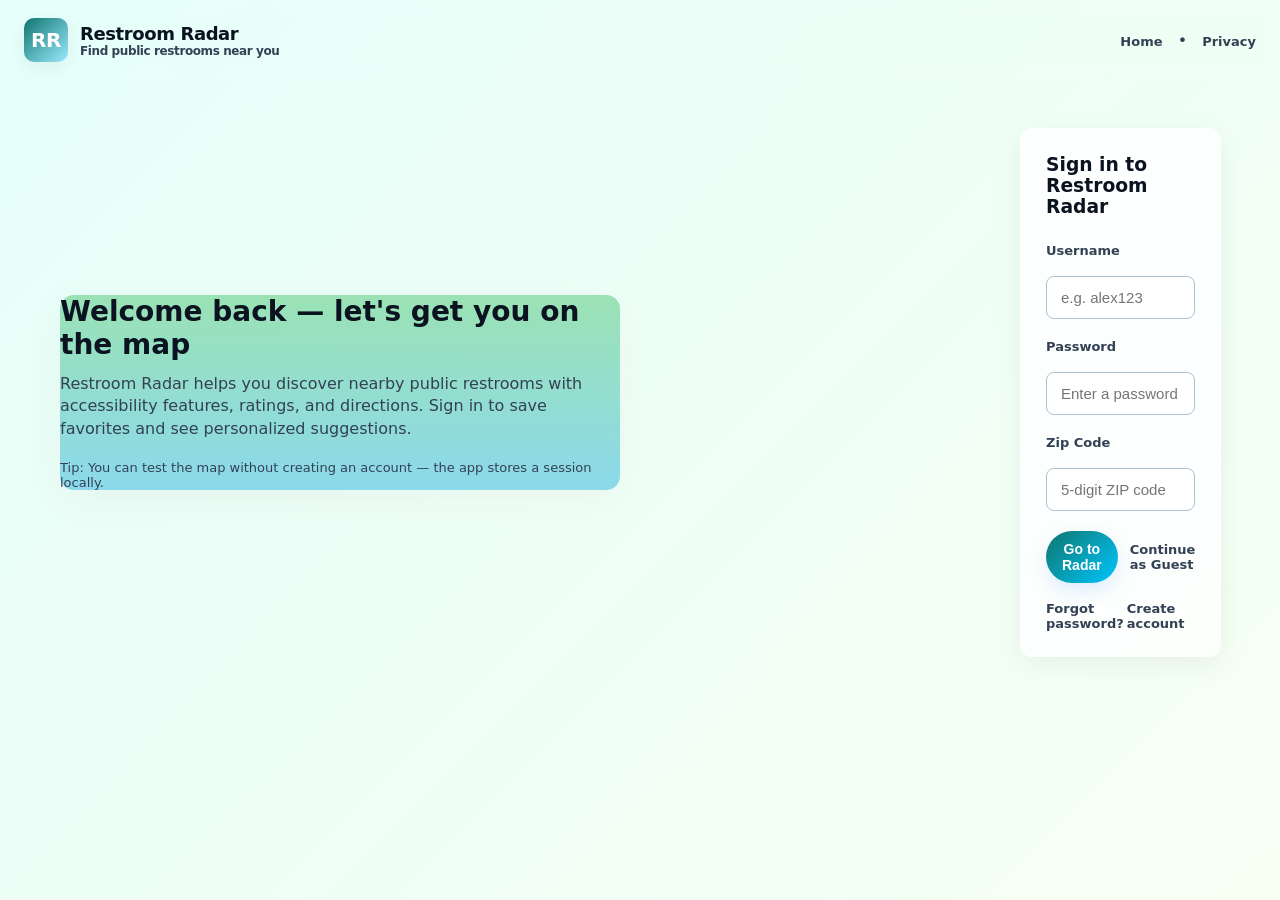
==== index.html @ 022401d1 "changes" ====
<!DOCTYPE html>
<html lang="en">
<head>
  <meta charset="UTF-8">
  <meta name="viewport" content="width=device-width,initial-scale=1" />
  <title>Restroom Radar</title>
  <link rel="stylesheet" href="style.css">

  <link href="https://api.mapbox.com/mapbox-gl-js/v2.15.0/mapbox-gl.css" rel="stylesheet" />


  <style>

.overlap {
  display: flex;
  gap: 12px;
  align-items: center;
  justify-content: center;  
}

  .hero {
display: flex;
justify-content: center;
    color: white;
  }

    .side-images {
      display: flex;
      gap: 18px;
      align-items: center;
      justify-content: center;
      overflow-x: auto;
      overflow-y: hidden;
      padding: 18px;
      margin: 24px auto;
      max-width: 1200px;
      scroll-snap-type: x mandatory;
      -webkit-overflow-scrolling: touch;
      scrollbar-gutter: stable;
      background: transparent;
    }


    
    .side-images img {
      flex: 0 0 auto;
      width: 520px;          
      max-width: 90vw;       
      height: 340px;
      object-fit: cover;
      border-radius: 12px;
      scroll-snap-align: center;
      box-shadow: 0 8px 20px rgba(0,0,0,0.12);
      transition: transform .18s ease;
    }

    .side-images img:hover {
      transform: scale(1.03);
    }

    
    .side-images::-webkit-scrollbar { height: 12px; }
    .side-images::-webkit-scrollbar-track { background: rgba(0,0,0,0.04); border-radius: 8px; }
    .side-images::-webkit-scrollbar-thumb {
      background: rgba(0,0,0,0.18);
      border-radius: 8px;
    }


    .side-images { scrollbar-width: thin; scrollbar-color: rgba(0,0,0,0.18) transparent; }
  </style>
</head>

<body>
  <header class="topbar">
    <div class="container navbar">
      <h1 class="brand">🚻 Restroom Radar</h1>
      <nav aria-label="Main navigation">
        
        <a href="login.html">Login</a>
        <a href="profile.html">Profile</a>
        <a href="bathroomstories.html">Bathroom Stories</a>
      </nav>
      <div class="search-wrap"><input class="search-input" placeholder="Search location..." aria-label="Search"></div>
    </div>
  </header>


  <section class="hero">
    <div class="container hero-inner">
      <div class="hero-copy">
        <h2>Find clean public restrooms nearby quickly and easily.</h2>
        <p class="lead">Restroom Radar helps you locate restrooms with accessibility info, ratings, and walking time — perfect for events, travel, and everyday outings.</p>
        <p></p>
      </div>

    </div>
  </section>


  <div class="side-images">
  <img src="https://thearchitectsdiary.com/wp-content/uploads/2020/05/Public-toilets-1024x683.jpg" alt="Public restroom 1">
  <img src="https://t4.ftcdn.net/jpg/06/14/46/07/240_F_614460720_73P86IhawwZ4O1gfbYan2AgfDORQSwEL.jpg" alt="Public restroom 2">
  <img src="https://www.tollbrothers.com/blog-content/blog/wp-content/uploads/2022/02/Toll-Brothers-at-Wildflower_Evans_Bathroom1.jpeg" alt="Public restroom 3">
<img src="[data-uri]" alt="Public restroom 5">
<img src="[data-uri]" alt="Public restroom 6">
<img src="https://lirp.cdn-website.com/07b951fa/dms3rep/multi/opt/interior-design-for-luxurious-bathrooms-640w.jpg" alt="Public restroom 7">
<img src="https://www.gonyeahomes.com/wp-content/uploads/2025/04/Light-and-Bright-En-Suite-Bathroom.jpg" alt="Public restroom 8">
</div>

  <section class="section features">
    <div class="container">
      <div class="features-grid">
        <article class="feature-card">
          <h3>Quick Search</h3>
          <p>Find nearby restrooms instantly with ratings and accessibility details.</p>
        </article>
        <article class="feature-card">
          <h3>Community Reports</h3>
          <p>Users add notes and updates so the information stays fresh.</p>
        </article>
        <article class="feature-card">
          <h3>Offline Friendly</h3>
          <p>Save spots to your account and access them when you're offline.</p>
        </article>
            <article class="feature-card">
          <h3>Socials</h3>
          <p>Share your favorite spots with friends and see their recommendations.</p>
          <div class="social-buttons">
            <button class="btn-secondary">Share on Twitter</button>
            <button class="btn-secondary">Share on Facebook</button>
            <button class="btn-secondary">Share on Instagram</button>
            <button class="btn-secondary">Share on Snapchat</button>

        </article>


          <article class="feature-card">
          <h3>Filters</h3>
<input type="checkbox" id="accessible" name="accessible">
<label for="accessible">Accessible</label><br>
<input type="checkbox" id="family" name="family">
<label for="family">Baby Station</label><br>
    
        </article>
      </div>
      </div>
    </div>
  </section>

  <section class="section showcase">
    <div class="container showcase-inner">
      <div class="showcase-copy">
        <h3>Explore your city with confidence</h3>
        <p>Whether you're out for a walk, at a park, or in a shopping district, our app helps you find the nearest restroom with ease. No more searching or worrying about where to go when nature calls.</p>
      </div>

        <div class="visual-plate"> 
          <img src="https://www.bhg.com/thmb/-fMaB0U41bSke7O7bhH1cMl3g2s=/1244x0/filters:no_upscale():strip_icc()/black-white-modern-bathroom-plants-9a32b43a-8b9d4a315d88430882bfeef9c5d25d68.jpg" alt="Showcase image" style="width:100%;height:100%;object-fit:cover;border-radius:12px;">
        </div>
      </div>
    </div>
  </section>

  <section class="section map-section">
    <div class="container">
      <a href="map.html" class="map-card">
        <div class="map-card-inner">
          <h3>Open the full interactive map</h3>
          <p class="muted">Explore nearby restrooms, reviews, and accessibility details on the full map.</p>
        </div>
        <div class="map-thumb"></div>
      </a>
    </div>
  </section>

 
    <script>
      document.addEventListener('DOMContentLoaded', function () {
        const btn = document.getElementById('show-popular-btn');
        const popular = document.getElementById('popular');
        if (btn && popular) {
          btn.addEventListener('click', function () {
            popular.classList.toggle('hidden');
            if (!popular.classList.contains('hidden')) {
              btn.innerText = 'Hide popular spots';
              popular.scrollIntoView({ behavior: 'smooth' });
            } else {
              btn.innerText = 'Popular spots';
            }
          });
        }
      });
    </script>


  <section class="section popular" id="popular">
    <div class="container cards-wrapper">
      <h2 class="section-title">🔥 Popular Spots</h2>
      <div class="cards">
        <div class="card" data-description="Public restroom near the Astoria Park waterfront.">
          <img class="card-img" src="https://assets.dnainfo.com/generated/photo/2015/06/playground-toilets-2-1434044626.jpg/extralarge.jpg" alt="Astoria Park" style="width:100%;height:140px;object-fit:cover;border-radius:12px;margin-bottom:10px;">
          <h3>Astoria Park Restroom</h3>
          <p>⭐ 3.8 • Astoria, Queens</p>
          <button class="btn-primary">View Details</button>
        </div>

        <div class="card" data-description="Restroom near Gantry Plaza State Park.">
          <img class="card-img" src="https://lh3.googleusercontent.com/gps-cs-s/APNQkAECS-njO1yVkEPRFvvSIhL1OcgcCUOFxKggh35dRzgcuO9w9KnB_ciG2_FO9wmtuHtQUio5nIZqWK352YqDQSazcO1QkbYKGI8EiYzl2GDNcrlpovl3eguobUbeDjc_KQ2pfSpU-UtIDqpW=s1360-w1360-h1020-rw" alt="Gantry Plaza" style="width:100%;height:140px;object-fit:cover;border-radius:12px;margin-bottom:10px;">
          <h3>Gantry Plaza State Park</h3>
          <p>⭐ 4.4 • Long Island City</p>
          <button class="btn-primary">View Details</button>
        </div>

        <div class="card" data-description="Brooklyn Bridge Park restroom with waterfront access.">
          <img class="card-img" src="https://storage.ghost.io/c/29/5d/295dd95c-dc6c-40d7-9ed4-60debccaffe7/content/images/size/w1200/2025/05/IMG_5713.jpg" alt="Brooklyn Bridge Park" style="width:100%;height:140px;object-fit:cover;border-radius:12px;margin-bottom:10px;">
          <h3>Brooklyn Bridge Park</h3>
          <p>⭐ 4.8 • DUMBO, Brooklyn</p>
          <button class="btn-primary">View Details</button>
        </div>

        <div class="card" data-description="Public restroom along the Coney Island boardwalk.">
          <img class="card-img" src="https://c8.alamy.com/comp/R4A90D/futuristic-bathrooms-coney-island-brooklyn-new-york-united-states-of-america-R4A90D.jpg" alt="Coney Island" style="width:100%;height:140px;object-fit:cover;border-radius:12px;margin-bottom:10px;">
          <h3>Coney Island Boardwalk</h3>
          <p>⭐ 4.5 • Coney Island, Brooklyn</p>
          <button class="btn-primary">View Details</button>
        </div>

    <div class="card" data-description="">
          <img class="card-img" src="https://urbanomnibus.net/wp-content/uploads/sites/2/2020/02/11_POPS-collage3.jpg" alt="Manor" style="width:100%;height:140px;object-fit:cover;border-radius:12px;margin-bottom:10px;">
          <h3> THE Manor</h3>
          <p>⭐ 4.5 • The Manor, Manhattan</p>
          <button class="btn-primary">View Details</button>
        </div>

        <div class="card" data-description="">
          <img class="card-img" src="https://i.redd.it/no-matter-the-break-up-or-situation-i-would-not-want-to-v0-bv5stzoxt25a1.jpg?width=3024&format=pjpg&auto=webp&s=2a0ec74f8ebda2792604cf11e60160405d484528" alt="Grand Central Terminal" style="width:100%;height:140px;object-fit:cover;border-radius:12px;margin-bottom:10px;">
          <h3> Grand Central Terminal</h3>
          <p>⭐ 4.7 • Midtown, Manhattan</p>
          <button class="btn-primary">View Details</button>
        </div>

      </div>
    </div>
  </section>
  
    <script src="env.js"></script>
    <script src="https://api.mapbox.com/mapbox-gl-js/v2.15.0/mapbox-gl.js"></script>
    <script src="app.js"></script>
</body>
</html>
---- style.css ----
body {
  margin: 0;
  font-family: 'Inter', sans-serif;
  --bg-start: #E6FFFA;
  --bg-end: #F7FFF3;
  --primary-1: #059669;
  --primary-2: #0EA5A2;
  --accent: #0F766E;
  --muted: #334155;
  --card-bg: #FFFFFF;
  background: linear-gradient(135deg,var(--bg-start),var(--bg-end));
}

.side-images {
  display: flex;
  flex-direction: row;
  gap: 12px;
  width: 200px;
}

.side-images img {
  width: 100%;
  border-radius: 10px;
  box-shadow: 0 4px 10px rgba(0,0,0,0.15);
}

.container {
  width: 100%;
  max-width: 1400px;
  margin: 0 auto;
  padding: 0 20px;
}
.topbar {
  position: fixed;
  left: 0;
  right: 0;
  top: 0;
  height: 72px;
  background: rgba(255,255,255,0.9);
  backdrop-filter: blur(6px);
  box-shadow: 0 2px 12px rgba(10,10,20,0.06);
  z-index: 1000;
  display: flex;
  align-items: center;
}
.navbar { display:flex; justify-content:space-between; align-items:center; gap:12px; }
.navbar nav { display:inline-flex; gap:12px; }
.navbar nav a { color: var(--accent); text-decoration: none; font-weight:600; }
.layout {
  display: grid;
  grid-template-columns: 300px 1fr;
  gap: 20px;
  min-height: calc(100vh - 120px);
}
.brand { font-size: 20px; margin: 0; font-weight: 800; letter-spacing: -0.6px; }
.search-wrap { display:flex; align-items:center; }
.search-input { padding: 12px 16px; border-radius: 999px; border: 1px solid rgba(10,20,40,0.06); min-width: 220px; box-shadow: 0 4px 14px rgba(9,30,66,0.04); }
.search-input:focus { outline: none; box-shadow: 0 8px 26px rgba(9,30,66,0.08); }
.filters {
  background: rgba(255,255,255,0.75);
  padding: 20px;
  border-radius: 20px;
  backdrop-filter: blur(8px);
  display: flex;
  flex-direction: row;
  gap: 10px;
}
.map-area {
  position: relative;
  border-radius: 20px;
  display: flex;
  flex-direction: column;
}

#map {
  width: 100%;
  height: 100%;
  min-height: 520px;
  border-radius: 12px;
  border: none;
}
.hero { padding: 110px 0 40px; }
.hero-inner { display:flex; gap: 28px; align-items: center; }
.hero-copy { flex: 1; }
.hero-copy h2 { font-size: 34px; margin: 0 0 12px; }
.hero-copy .lead { color: #334155; margin-bottom: 18px; font-size: 16px; }
.hero-visual { width: 420px; }
.map-preview { background: linear-gradient(135deg,var(--bg-start),#F0FFF4); height: 220px; border-radius: 12px; display:flex; align-items:center; justify-content:center; color: var(--muted); font-weight:700; box-shadow: 0 12px 30px rgba(2,6,23,0.06); }
.btn-secondary { margin-left: 12px; background: transparent; color: var(--accent); border-radius: 999px; padding: 12px 18px; border: 1px solid rgba(15,118,110,0.10); font-weight:700; }
.btn-primary.large { padding: 14px 22px; font-size: 16px; }
.hidden { display: none !important; }

.section { padding: 64px 0; position: relative; }
.features { background: linear-gradient(135deg,#F1FFF7,var(--bg-end)); overflow: visible; }
.features-grid { display: grid; grid-template-columns: repeat(3,1fr); gap: 18px; }
.feature-card { background: white; padding: 20px; border-radius: 12px; box-shadow: 0 10px 30px rgba(2,6,23,0.06); }
.overlap-card { position: absolute; right: 8%; top: 36%; width: 320px; transform: translateY(-30%); }
.overlap-inner { background: linear-gradient(180deg, var(--card-bg), var(--bg-end)); padding: 18px; border-radius: 14px; box-shadow: 0 20px 60px rgba(2,6,23,0.08); }

.showcase { padding: 80px 0; background: linear-gradient(180deg,var(--card-bg),#F3FFF6); }
.showcase-inner { display:flex; gap:28px; align-items:center; }
.showcase-copy { flex: 1; }
.visual-plate { width: 420px; height: 280px; border-radius: 14px; background: linear-gradient(135deg,#C7F9EC,#D1FAE5); box-shadow: 0 20px 60px rgba(2,6,23,0.06); }

.popular-section { background: linear-gradient(180deg,#F8FFFB,var(--card-bg)); padding-bottom: 90px; }

.map-section { background: linear-gradient(180deg,#ffffff,#f8fafc); }
.map-card { display:flex; gap:18px; align-items:center; text-decoration:none; color:inherit; background: linear-gradient(180deg,var(--card-bg),#F8FBFF); padding:18px; border-radius:14px; box-shadow: 0 18px 40px rgba(2,6,23,0.05); }
.map-card-inner { flex:1; }
.map-thumb { width:180px; height:100px; border-radius:10px; background: linear-gradient(135deg,#C7F9EC,#D1FAE5); box-shadow: 0 8px 30px rgba(2,6,23,0.06); }

@media (max-width:900px) {
  .map-card { flex-direction: column; align-items: flex-start; }
  .map-thumb { width:100%; height:160px; }
}

@media (max-width: 1000px) {
  .features-grid { grid-template-columns: 1fr; }
  .overlap-card { position: static; transform: none; width: 100%; margin-top: 18px; }
  .showcase-inner { flex-direction: column; }
}

/* Login page helpers */
.small-link { color: var(--accent); text-decoration: none; font-weight: 600; }
.login-root { display: grid; grid-template-columns: 1fr 420px; gap: 28px; align-items: start; padding: 120px 20px 60px; }
.login-root .hero { padding: 0; }
.login-box { background: var(--card-bg); padding: 20px; border-radius: 12px; box-shadow: 0 18px 50px rgba(2,6,23,0.06); max-width: 520px; margin: 0 auto; }
.login-box label { display: block; margin-top: 12px; font-weight: 600; }
.login-box input { width: 100%; padding: 12px; margin-top: 6px; border-radius: 10px; border: 1px solid rgba(10,20,20,0.08); }
.login-actions { display:flex; gap:12px; align-items:center; margin-top: 12px; }

@media (max-width: 900px) {
  .login-root { grid-template-columns: 1fr; padding-top: 100px; }
  .login-box { max-width: 100%; }
}
/* login form error styling */
.input-error {
  color: #b00020;
  font-size: 0.85rem;
  margin-top: 6px;
}
.invalid {
  outline: 1px solid #b00020;
}
/* ensure login action buttons have space when stacked */
.login-actions .btn {
  margin-bottom: 8px;
}
.cards-wrapper {
  position: absolute;
  bottom: 18px;
  left: 18px;
  right: 18px;
  pointer-events: none;
  z-index: 50;
}
.cards {
  display: flex;
  gap: 15px;
  overflow-x: auto;
  padding-bottom: 10px;
  pointer-events: auto;
}

.card {
  min-width: 260px;
  background: linear-gradient(180deg, rgba(196, 33, 33, 0.96), rgba(197, 25, 25, 0.96));
  padding: 18px;
  border-radius: 14px;}

button {
  border: none;
  padding: 12px 18px;
  border-radius: 999px;
  font-size: 14px;
  font-weight: 700;
}
.btn-primary {
  background: linear-gradient(135deg,var(--primary-1),var(--primary-2));
  color: #ffffff;
  box-shadow: 0 8px 20px rgba(6,182,152,0.14);
}

.marker {
  display: block; }
@media (max-width: 800px) {
  .layout { grid-template-columns: 1fr; }
  .filters { order: 2; }
  .map-area { order: 1; }
  #map { min-height: 360px; }
  .hero-inner { flex-direction: column-reverse; }
  .hero-visual { width: 100%; }
  .search-input { min-width: 140px; }
}
.site-footer { margin-top: 36px; padding: 28px 0; text-align:center; color:#475569; }
.profile-card {
  display: flex;
  gap: 28px;
  align-items: center;
  background: rgba(255,255,255,0.96);
  padding: 28px;
  border-radius: 16px;
  box-shadow: 0 18px 40px rgba(15,23,42,0.06);
  max-width: 900px;
  margin: 0 auto;
}
.profile-avatar img { width: 120px; height: 120px; border-radius: 999px; object-fit: cover; display: block; box-shadow: 0 10px 30px rgba(2,6,23,0.06); }
.profile-info h2 { margin: 0 0 6px; font-size: 22px; }
.profile-info .muted { color: #64748b; margin-top: 6px; }
.profile-fields { display: grid; grid-template-columns: 1fr 1fr; gap: 12px; margin-top: 12px; }

@media (max-width: 700px) {
  .profile-card { flex-direction: column; text-align: center; }
  .profile-fields { grid-template-columns: 1fr; }
}

.bio { margin-top: 12px; color: #334155; }
.panel { background: rgba(255,255,255,0.96); padding: 18px; border-radius: 12px; box-shadow: 0 10px 30px rgba(2,6,23,0.04); }
.panel h3 { margin-top: 0; }
.activity-list { list-style: none; padding: 0; margin: 0; display: grid; gap: 10px; }
.activity-list li { padding: 10px; border-radius: 8px; background: rgba(246,247,249,0.7); }
.panel label { display: block; margin-top: 8px; font-weight: 600; }

@media (max-width: 900px) {
  .profile-card { padding: 20px; }
  .profile-avatar img { width: 96px; height: 96px; }
}

:root{
  --bg-start: #eef7ff;
  --bg-end: #f7fffb;
  --accent: #0b5fff;
  --accent-2: #00c6ff;
  --muted: #475569;
  --primary-1: #059669;
  --primary-2: #0EA5A2;
  --card-bg: rgba(255,255,255,0.98);
  --shadow: 0 10px 30px rgba(2,6,23,0.06);
  --radius: 14px;
  --gap: 20px;
  --container-width: 1400px;
}

/* Reset & base */
* { box-sizing: border-box; }
html,body { height: 100%; margin: 0; font-family: Inter, system-ui, -apple-system, "Segoe UI", Roboto, "Helvetica Neue", Arial; color: #0b1220; background: linear-gradient(135deg,var(--bg-start),var(--bg-end)); -webkit-font-smoothing:antialiased; -moz-osx-font-smoothing:grayscale; }
.container { max-width: var(--container-width); margin: 0 auto; padding: 0 20px; width: 100%; }

/* Topbar */
.topbar {
  position: fixed;
  left: 0;
  right: 0;
  top: 0;
  height: 72px;
  background: rgba(255,255,255,0.86);
  backdrop-filter: blur(6px);
  box-shadow: 0 2px 12px rgba(10,10,20,0.06);
  z-index: 1000;
  display: flex;
  align-items: center;
}
.navbar { display:flex; align-items:center; justify-content:space-between; width:100%; gap:12px; }
.brand { font-size:20px; font-weight:800; letter-spacing:-0.4px; }
.navbar nav { display:inline-flex; gap:12px; align-items:center; }
.navbar nav a { color: var(--accent); text-decoration:none; font-weight:600; padding:8px 10px; border-radius:999px; }

/* Layout */
.layout { display: grid; grid-template-columns: 300px 1fr; gap: var(--gap); min-height: calc(100vh - 120px); margin-top: 92px; }

/* Map area */
.map-area { position: relative; border-radius: var(--radius); display:flex; flex-direction:column; gap:16px; }
#map { width:100%; height: 520px; min-height: 360px; border-radius: 12px; box-shadow: 0 12px 30px rgba(2,6,23,0.06); }

/* Hero */
.hero { padding: 110px 0 40px; }
.hero-inner { display:flex; gap: 28px; align-items:center; }
.hero-copy { flex:1; }
.hero-copy h2 { font-size:34px; margin:0 0 12px; color: #061226; }
.lead { color: var(--muted); margin-bottom: 18px; font-size:16px; }
.hero-visual { width: 420px; }

/* Popular spots */
.popular-section { background: linear-gradient(180deg, rgba(255,255,255,0.6), var(--bg-end)); padding: 32px 0; border-radius: 12px; }
.popular-section .section-title { color: var(--accent); font-weight:800; margin:0 0 12px; font-size:20px; }

.cards-wrapper { position: relative; margin-top: 12px; z-index: 10; }
.cards { display:flex; gap:18px; flex-wrap:wrap; align-items:stretch; }

/* Card */
.card {
  flex: 1 1 260px;
  min-width: 220px;
  max-width: 320px;
  background: var(--card-bg);
  padding: 14px;
  border-radius: 12px;
  box-shadow: var(--shadow);
  color: #061226;
  display:flex;
  flex-direction:column;
  justify-content:space-between;
  transition: transform .14s ease, box-shadow .14s ease;
}
.card:hover { transform: translateY(-6px); box-shadow: 0 20px 40px rgba(2,6,23,0.08); }

.card-img { width:100%; height:140px; object-fit:cover; border-radius:10px; margin-bottom:10px; display:block; }
.card h3 { margin: 8px 0 6px; font-size:16px; color: var(--accent); }
.card p { margin:0 0 12px; color: var(--muted); font-weight:600; }

/* Buttons */
button { border:none; padding: 10px 14px; border-radius:999px; font-weight:700; cursor:pointer; }
.btn-primary {
  background: linear-gradient(135deg,var(--accent),var(--accent-2));
  color: #fff; box-shadow: 0 8px 20px rgba(11,91,255,0.12);
}
.btn-secondary {
  background: transparent; color: var(--accent); border: 1px solid rgba(11,91,255,0.08); padding:10px 12px; border-radius:999px;
}

/* Overlay variant (if needed) */
.cards-wrapper.absolute { position: absolute; bottom: 18px; left: 18px; right: 18px; pointer-events: none; z-index: 40; }
.cards-wrapper.absolute .cards { pointer-events: auto; }

/* Profile/panels */
.profile-card, .panel, .map-card { background: var(--card-bg); border-radius: 12px; box-shadow: var(--shadow); padding: 18px; }

/* Utility & responsive */
.hidden { display:none!important; }
a:focus, button:focus, input:focus { outline: 3px solid rgba(11,91,255,0.12); outline-offset: 3px; }

@media (max-width: 1000px) {
  .layout { grid-template-columns: 1fr; }
  .hero-inner { flex-direction: column; }
  .map-area { order: 1; }
  .filters { order: 2; }
}
@media (max-width: 720px) {
  .cards { gap: 12px; }
  .card { flex: 1 1 100%; max-width: 100%; }
  .search-input { min-width: 140px; }
}

/* Small helper styles */
.side-images { display:flex; gap:12px; width:200px; }
.side-images img, .map-thumb, .visual-plate { border-radius: 12px; box-shadow: var(--shadow); }
.map-preview { height: 220px; display:flex; align-items:center; justify-content:center; color: var(--muted); font-weight:700; }


.side-images {

  display: flex;
    gap: 12px;
    width: 100%;
  overflow-x: auto;
  -webkit-overflow-scrolling: touch;
  scroll-snap-type: x mandatory;
  padding: 12px 8px;
  align-items: center;
}
.side-images img {
  flex: 0 0 auto;
  width: 260px;
  height: 160px;
  object-fit: cover;
  border-radius: 10px;
  box-shadow: 0 4px 10px rgba(0,0,0,0.15);
  scroll-snap-align: center;
}

.side-images::-webkit-scrollbar { height: 10px; }
.side-images::-webkit-scrollbar-thumb { background: rgba(11,91,255,0.15); border-radius: 999px; }
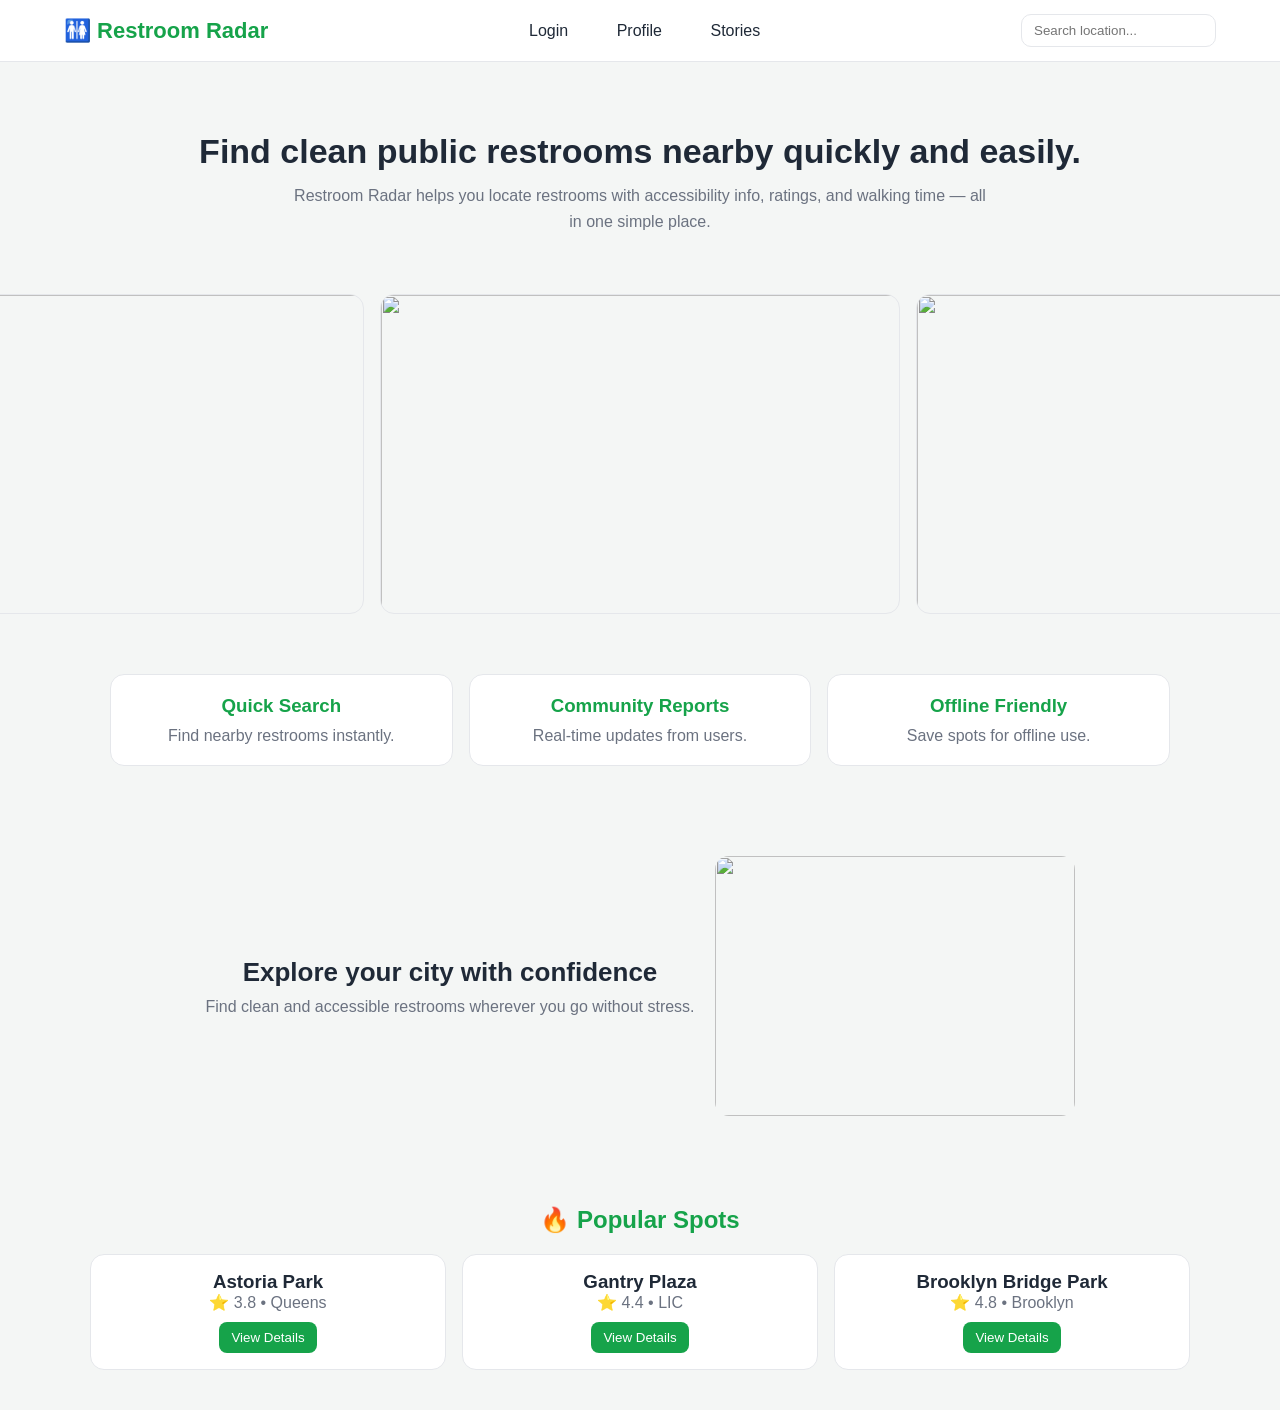
==== commit de353dfb: "home update" ====
--- a/index.html
+++ b/index.html
@@ -4,248 +4,318 @@
   <meta charset="UTF-8">
   <meta name="viewport" content="width=device-width,initial-scale=1" />
   <title>Restroom Radar</title>
-  <link rel="stylesheet" href="style.css">
 
   <link href="https://api.mapbox.com/mapbox-gl-js/v2.15.0/mapbox-gl.css" rel="stylesheet" />
 
-
   <style>
-
-.overlap {
-  display: flex;
-  gap: 12px;
-  align-items: center;
-  justify-content: center;  
-}
-
-  .hero {
-display: flex;
-justify-content: center;
-    color: white;
-  }
-
+    :root {
+      --green: #16a34a;
+      --green-dark: #15803d;
+      --bg: #f4f6f5;
+      --card: #ffffff;
+      --text: #1f2937;
+      --muted: #6b7280;
+      --border: #e5e7eb;
+    }
+
+    * {
+      margin: 0;
+      padding: 0;
+      box-sizing: border-box;
+      font-family: Arial, Helvetica, sans-serif;
+    }
+
+    body {
+      background: var(--bg);
+      color: var(--text);
+      text-align: center;
+    }
+
+    /* NAVBAR */
+    .topbar {
+      background: white;
+      border-bottom: 1px solid var(--border);
+      position: sticky;
+      top: 0;
+      z-index: 1000;
+    }
+
+    .navbar {
+      display: flex;
+      justify-content: space-between;
+      align-items: center;
+      padding: 14px 24px;
+      max-width: 1200px;
+      margin: auto;
+    }
+
+    .brand {
+      color: var(--green);
+      font-size: 22px;
+      font-weight: bold;
+    }
+
+    nav a {
+      text-decoration: none;
+      color: var(--text);
+      margin: 0 10px;
+      padding: 8px 12px;
+      border-radius: 8px;
+      transition: 0.2s;
+    }
+
+    nav a:hover {
+      background: var(--green);
+      color: white;
+    }
+
+    .search-input {
+      padding: 8px 12px;
+      border: 1px solid var(--border);
+      border-radius: 10px;
+      outline: none;
+    }
+
+    /* HERO */
+    .hero {
+      padding: 70px 20px 40px;
+    }
+
+    .hero h2 {
+      font-size: 34px;
+      margin-bottom: 12px;
+    }
+
+    .lead {
+      color: var(--muted);
+      max-width: 700px;
+      margin: auto;
+      line-height: 1.6;
+    }
+
+    /* IMAGE SCROLLER */
     .side-images {
       display: flex;
-      gap: 18px;
+      gap: 16px;
+      overflow-x: auto;
+      padding: 20px;
+      scroll-snap-type: x mandatory;
+      justify-content: center;
+    }
+
+    .side-images img {
+      width: 520px;
+      max-width: 85vw;
+      height: 320px;
+      object-fit: cover;
+      border-radius: 14px;
+      scroll-snap-align: center;
+      border: 1px solid var(--border);
+    }
+
+    /* FEATURES */
+    .features-grid {
+      display: grid;
+      grid-template-columns: repeat(auto-fit, minmax(240px, 1fr));
+      gap: 16px;
+      max-width: 1100px;
+      margin: auto;
+      padding: 40px 20px;
+    }
+
+    .feature-card {
+      background: var(--card);
+      border: 1px solid var(--border);
+      padding: 20px;
+      border-radius: 14px;
+    }
+
+    .feature-card h3 {
+      color: var(--green);
+      margin-bottom: 10px;
+    }
+
+    .feature-card p {
+      color: var(--muted);
+    }
+
+    /* SHOWCASE */
+    .showcase-inner {
+      display: flex;
+      flex-wrap: wrap;
+      justify-content: center;
       align-items: center;
-      justify-content: center;
-      overflow-x: auto;
-      overflow-y: hidden;
-      padding: 18px;
-      margin: 24px auto;
-      max-width: 1200px;
-      scroll-snap-type: x mandatory;
-      -webkit-overflow-scrolling: touch;
-      scrollbar-gutter: stable;
-      background: transparent;
-    }
-
-
-    
-    .side-images img {
-      flex: 0 0 auto;
-      width: 520px;          
-      max-width: 90vw;       
-      height: 340px;
-      object-fit: cover;
-      border-radius: 12px;
-      scroll-snap-align: center;
-      box-shadow: 0 8px 20px rgba(0,0,0,0.12);
-      transition: transform .18s ease;
-    }
-
-    .side-images img:hover {
-      transform: scale(1.03);
-    }
-
-    
-    .side-images::-webkit-scrollbar { height: 12px; }
-    .side-images::-webkit-scrollbar-track { background: rgba(0,0,0,0.04); border-radius: 8px; }
-    .side-images::-webkit-scrollbar-thumb {
-      background: rgba(0,0,0,0.18);
+      gap: 20px;
+      padding: 50px 20px;
+      max-width: 1100px;
+      margin: auto;
+    }
+
+    .showcase-copy {
+      max-width: 500px;
+    }
+
+    .showcase-copy h3 {
+      font-size: 26px;
+      margin-bottom: 10px;
+    }
+
+    .showcase-copy p {
+      color: var(--muted);
+    }
+
+    .visual-plate {
+      width: 360px;
+      height: 260px;
+    }
+
+    /* MAP */
+    .map-card {
+      display: block;
+      background: var(--card);
+      border: 1px solid var(--border);
+      padding: 30px;
+      border-radius: 14px;
+      margin: 40px auto;
+      max-width: 800px;
+      text-decoration: none;
+      color: var(--text);
+    }
+
+    /* POPULAR */
+    .cards-wrapper {
+      padding: 40px 20px;
+    }
+
+    .section-title {
+      margin-bottom: 20px;
+      color: var(--green);
+    }
+
+    .cards {
+      display: grid;
+      grid-template-columns: repeat(auto-fit, minmax(240px, 1fr));
+      gap: 16px;
+      max-width: 1100px;
+      margin: auto;
+    }
+
+    .card {
+      background: var(--card);
+      border: 1px solid var(--border);
+      padding: 16px;
+      border-radius: 14px;
+    }
+
+    .card p {
+      color: var(--muted);
+    }
+
+    .btn-primary {
+      margin-top: 10px;
+      padding: 8px 12px;
+      border: none;
       border-radius: 8px;
-    }
-
-
-    .side-images { scrollbar-width: thin; scrollbar-color: rgba(0,0,0,0.18) transparent; }
+      background: var(--green);
+      color: white;
+      cursor: pointer;
+    }
+
+    .btn-primary:hover {
+      background: var(--green-dark);
+    }
+
   </style>
 </head>
 
 <body>
-  <header class="topbar">
-    <div class="container navbar">
-      <h1 class="brand">🚻 Restroom Radar</h1>
-      <nav aria-label="Main navigation">
-        
-        <a href="login.html">Login</a>
-        <a href="profile.html">Profile</a>
-        <a href="bathroomstories.html">Bathroom Stories</a>
-      </nav>
-      <div class="search-wrap"><input class="search-input" placeholder="Search location..." aria-label="Search"></div>
+
+<header class="topbar">
+  <div class="navbar">
+    <h1 class="brand">🚻 Restroom Radar</h1>
+
+    <nav>
+      <a href="login.html">Login</a>
+      <a href="profile.html">Profile</a>
+      <a href="bathroomstories.html">Stories</a>
+    </nav>
+
+    <input class="search-input" placeholder="Search location..." />
+  </div>
+</header>
+
+<section class="hero">
+  <h2>Find clean public restrooms nearby quickly and easily.</h2>
+  <p class="lead">
+    Restroom Radar helps you locate restrooms with accessibility info, ratings, and walking time — all in one simple place.
+  </p>
+</section>
+
+<div class="side-images">
+  <img src="https://thearchitectsdiary.com/wp-content/uploads/2020/05/Public-toilets-1024x683.jpg">
+  <img src="https://t4.ftcdn.net/jpg/06/14/46/07/240_F_614460720_73P86IhawwZ4O1gfbYan2AgfDORQSwEL.jpg">
+  <img src="https://www.tollbrothers.com/blog-content/blog/wp-content/uploads/2022/02/Toll-Brothers-at-Wildflower_Evans_Bathroom1.jpeg">
+</div>
+
+<section class="features-grid">
+
+  <div class="feature-card">
+    <h3>Quick Search</h3>
+    <p>Find nearby restrooms instantly.</p>
+  </div>
+
+  <div class="feature-card">
+    <h3>Community Reports</h3>
+    <p>Real-time updates from users.</p>
+  </div>
+
+  <div class="feature-card">
+    <h3>Offline Friendly</h3>
+    <p>Save spots for offline use.</p>
+  </div>
+
+</section>
+
+<section class="showcase-inner">
+
+  <div class="showcase-copy">
+    <h3>Explore your city with confidence</h3>
+    <p>Find clean and accessible restrooms wherever you go without stress.</p>
+  </div>
+
+  <div class="visual-plate">
+    <img src="https://www.bhg.com/thmb/-fMaB0U41bSke7O7bhH1cMl3g2s=/1244x0/filters:no_upscale():strip_icc()/black-white-modern-bathroom-plants-9a32b43a-8b9d4a315d88430882bfeef9c5d25d68.jpg"
+    style="width:100%;height:100%;object-fit:cover;border-radius:14px;">
+  </div>
+
+</section>
+
+<section class="cards-wrapper">
+
+  <h2 class="section-title">🔥 Popular Spots</h2>
+
+  <div class="cards">
+
+    <div class="card">
+      <h3>Astoria Park</h3>
+      <p>⭐ 3.8 • Queens</p>
+      <button class="btn-primary">View Details</button>
     </div>
-  </header>
-
-
-  <section class="hero">
-    <div class="container hero-inner">
-      <div class="hero-copy">
-        <h2>Find clean public restrooms nearby quickly and easily.</h2>
-        <p class="lead">Restroom Radar helps you locate restrooms with accessibility info, ratings, and walking time — perfect for events, travel, and everyday outings.</p>
-        <p></p>
-      </div>
-
+
+    <div class="card">
+      <h3>Gantry Plaza</h3>
+      <p>⭐ 4.4 • LIC</p>
+      <button class="btn-primary">View Details</button>
     </div>
-  </section>
-
-
-  <div class="side-images">
-  <img src="https://thearchitectsdiary.com/wp-content/uploads/2020/05/Public-toilets-1024x683.jpg" alt="Public restroom 1">
-  <img src="https://t4.ftcdn.net/jpg/06/14/46/07/240_F_614460720_73P86IhawwZ4O1gfbYan2AgfDORQSwEL.jpg" alt="Public restroom 2">
-  <img src="https://www.tollbrothers.com/blog-content/blog/wp-content/uploads/2022/02/Toll-Brothers-at-Wildflower_Evans_Bathroom1.jpeg" alt="Public restroom 3">
-<img src="[data-uri]" alt="Public restroom 5">
-<img src="[data-uri]" alt="Public restroom 6">
-<img src="https://lirp.cdn-website.com/07b951fa/dms3rep/multi/opt/interior-design-for-luxurious-bathrooms-640w.jpg" alt="Public restroom 7">
-<img src="https://www.gonyeahomes.com/wp-content/uploads/2025/04/Light-and-Bright-En-Suite-Bathroom.jpg" alt="Public restroom 8">
-</div>
-
-  <section class="section features">
-    <div class="container">
-      <div class="features-grid">
-        <article class="feature-card">
-          <h3>Quick Search</h3>
-          <p>Find nearby restrooms instantly with ratings and accessibility details.</p>
-        </article>
-        <article class="feature-card">
-          <h3>Community Reports</h3>
-          <p>Users add notes and updates so the information stays fresh.</p>
-        </article>
-        <article class="feature-card">
-          <h3>Offline Friendly</h3>
-          <p>Save spots to your account and access them when you're offline.</p>
-        </article>
-            <article class="feature-card">
-          <h3>Socials</h3>
-          <p>Share your favorite spots with friends and see their recommendations.</p>
-          <div class="social-buttons">
-            <button class="btn-secondary">Share on Twitter</button>
-            <button class="btn-secondary">Share on Facebook</button>
-            <button class="btn-secondary">Share on Instagram</button>
-            <button class="btn-secondary">Share on Snapchat</button>
-
-        </article>
-
-
-          <article class="feature-card">
-          <h3>Filters</h3>
-<input type="checkbox" id="accessible" name="accessible">
-<label for="accessible">Accessible</label><br>
-<input type="checkbox" id="family" name="family">
-<label for="family">Baby Station</label><br>
-    
-        </article>
-      </div>
-      </div>
+
+    <div class="card">
+      <h3>Brooklyn Bridge Park</h3>
+      <p>⭐ 4.8 • Brooklyn</p>
+      <button class="btn-primary">View Details</button>
     </div>
-  </section>
-
-  <section class="section showcase">
-    <div class="container showcase-inner">
-      <div class="showcase-copy">
-        <h3>Explore your city with confidence</h3>
-        <p>Whether you're out for a walk, at a park, or in a shopping district, our app helps you find the nearest restroom with ease. No more searching or worrying about where to go when nature calls.</p>
-      </div>
-
-        <div class="visual-plate"> 
-          <img src="https://www.bhg.com/thmb/-fMaB0U41bSke7O7bhH1cMl3g2s=/1244x0/filters:no_upscale():strip_icc()/black-white-modern-bathroom-plants-9a32b43a-8b9d4a315d88430882bfeef9c5d25d68.jpg" alt="Showcase image" style="width:100%;height:100%;object-fit:cover;border-radius:12px;">
-        </div>
-      </div>
-    </div>
-  </section>
-
-  <section class="section map-section">
-    <div class="container">
-      <a href="map.html" class="map-card">
-        <div class="map-card-inner">
-          <h3>Open the full interactive map</h3>
-          <p class="muted">Explore nearby restrooms, reviews, and accessibility details on the full map.</p>
-        </div>
-        <div class="map-thumb"></div>
-      </a>
-    </div>
-  </section>
-
- 
-    <script>
-      document.addEventListener('DOMContentLoaded', function () {
-        const btn = document.getElementById('show-popular-btn');
-        const popular = document.getElementById('popular');
-        if (btn && popular) {
-          btn.addEventListener('click', function () {
-            popular.classList.toggle('hidden');
-            if (!popular.classList.contains('hidden')) {
-              btn.innerText = 'Hide popular spots';
-              popular.scrollIntoView({ behavior: 'smooth' });
-            } else {
-              btn.innerText = 'Popular spots';
-            }
-          });
-        }
-      });
-    </script>
-
-
-  <section class="section popular" id="popular">
-    <div class="container cards-wrapper">
-      <h2 class="section-title">🔥 Popular Spots</h2>
-      <div class="cards">
-        <div class="card" data-description="Public restroom near the Astoria Park waterfront.">
-          <img class="card-img" src="https://assets.dnainfo.com/generated/photo/2015/06/playground-toilets-2-1434044626.jpg/extralarge.jpg" alt="Astoria Park" style="width:100%;height:140px;object-fit:cover;border-radius:12px;margin-bottom:10px;">
-          <h3>Astoria Park Restroom</h3>
-          <p>⭐ 3.8 • Astoria, Queens</p>
-          <button class="btn-primary">View Details</button>
-        </div>
-
-        <div class="card" data-description="Restroom near Gantry Plaza State Park.">
-          <img class="card-img" src="https://lh3.googleusercontent.com/gps-cs-s/APNQkAECS-njO1yVkEPRFvvSIhL1OcgcCUOFxKggh35dRzgcuO9w9KnB_ciG2_FO9wmtuHtQUio5nIZqWK352YqDQSazcO1QkbYKGI8EiYzl2GDNcrlpovl3eguobUbeDjc_KQ2pfSpU-UtIDqpW=s1360-w1360-h1020-rw" alt="Gantry Plaza" style="width:100%;height:140px;object-fit:cover;border-radius:12px;margin-bottom:10px;">
-          <h3>Gantry Plaza State Park</h3>
-          <p>⭐ 4.4 • Long Island City</p>
-          <button class="btn-primary">View Details</button>
-        </div>
-
-        <div class="card" data-description="Brooklyn Bridge Park restroom with waterfront access.">
-          <img class="card-img" src="https://storage.ghost.io/c/29/5d/295dd95c-dc6c-40d7-9ed4-60debccaffe7/content/images/size/w1200/2025/05/IMG_5713.jpg" alt="Brooklyn Bridge Park" style="width:100%;height:140px;object-fit:cover;border-radius:12px;margin-bottom:10px;">
-          <h3>Brooklyn Bridge Park</h3>
-          <p>⭐ 4.8 • DUMBO, Brooklyn</p>
-          <button class="btn-primary">View Details</button>
-        </div>
-
-        <div class="card" data-description="Public restroom along the Coney Island boardwalk.">
-          <img class="card-img" src="https://c8.alamy.com/comp/R4A90D/futuristic-bathrooms-coney-island-brooklyn-new-york-united-states-of-america-R4A90D.jpg" alt="Coney Island" style="width:100%;height:140px;object-fit:cover;border-radius:12px;margin-bottom:10px;">
-          <h3>Coney Island Boardwalk</h3>
-          <p>⭐ 4.5 • Coney Island, Brooklyn</p>
-          <button class="btn-primary">View Details</button>
-        </div>
-
-    <div class="card" data-description="">
-          <img class="card-img" src="https://urbanomnibus.net/wp-content/uploads/sites/2/2020/02/11_POPS-collage3.jpg" alt="Manor" style="width:100%;height:140px;object-fit:cover;border-radius:12px;margin-bottom:10px;">
-          <h3> THE Manor</h3>
-          <p>⭐ 4.5 • The Manor, Manhattan</p>
-          <button class="btn-primary">View Details</button>
-        </div>
-
-        <div class="card" data-description="">
-          <img class="card-img" src="https://i.redd.it/no-matter-the-break-up-or-situation-i-would-not-want-to-v0-bv5stzoxt25a1.jpg?width=3024&format=pjpg&auto=webp&s=2a0ec74f8ebda2792604cf11e60160405d484528" alt="Grand Central Terminal" style="width:100%;height:140px;object-fit:cover;border-radius:12px;margin-bottom:10px;">
-          <h3> Grand Central Terminal</h3>
-          <p>⭐ 4.7 • Midtown, Manhattan</p>
-          <button class="btn-primary">View Details</button>
-        </div>
-
-      </div>
-    </div>
-  </section>
-  
-    <script src="env.js"></script>
-    <script src="https://api.mapbox.com/mapbox-gl-js/v2.15.0/mapbox-gl.js"></script>
-    <script src="app.js"></script>
+
+  </div>
+</section>
+
 </body>
 </html>
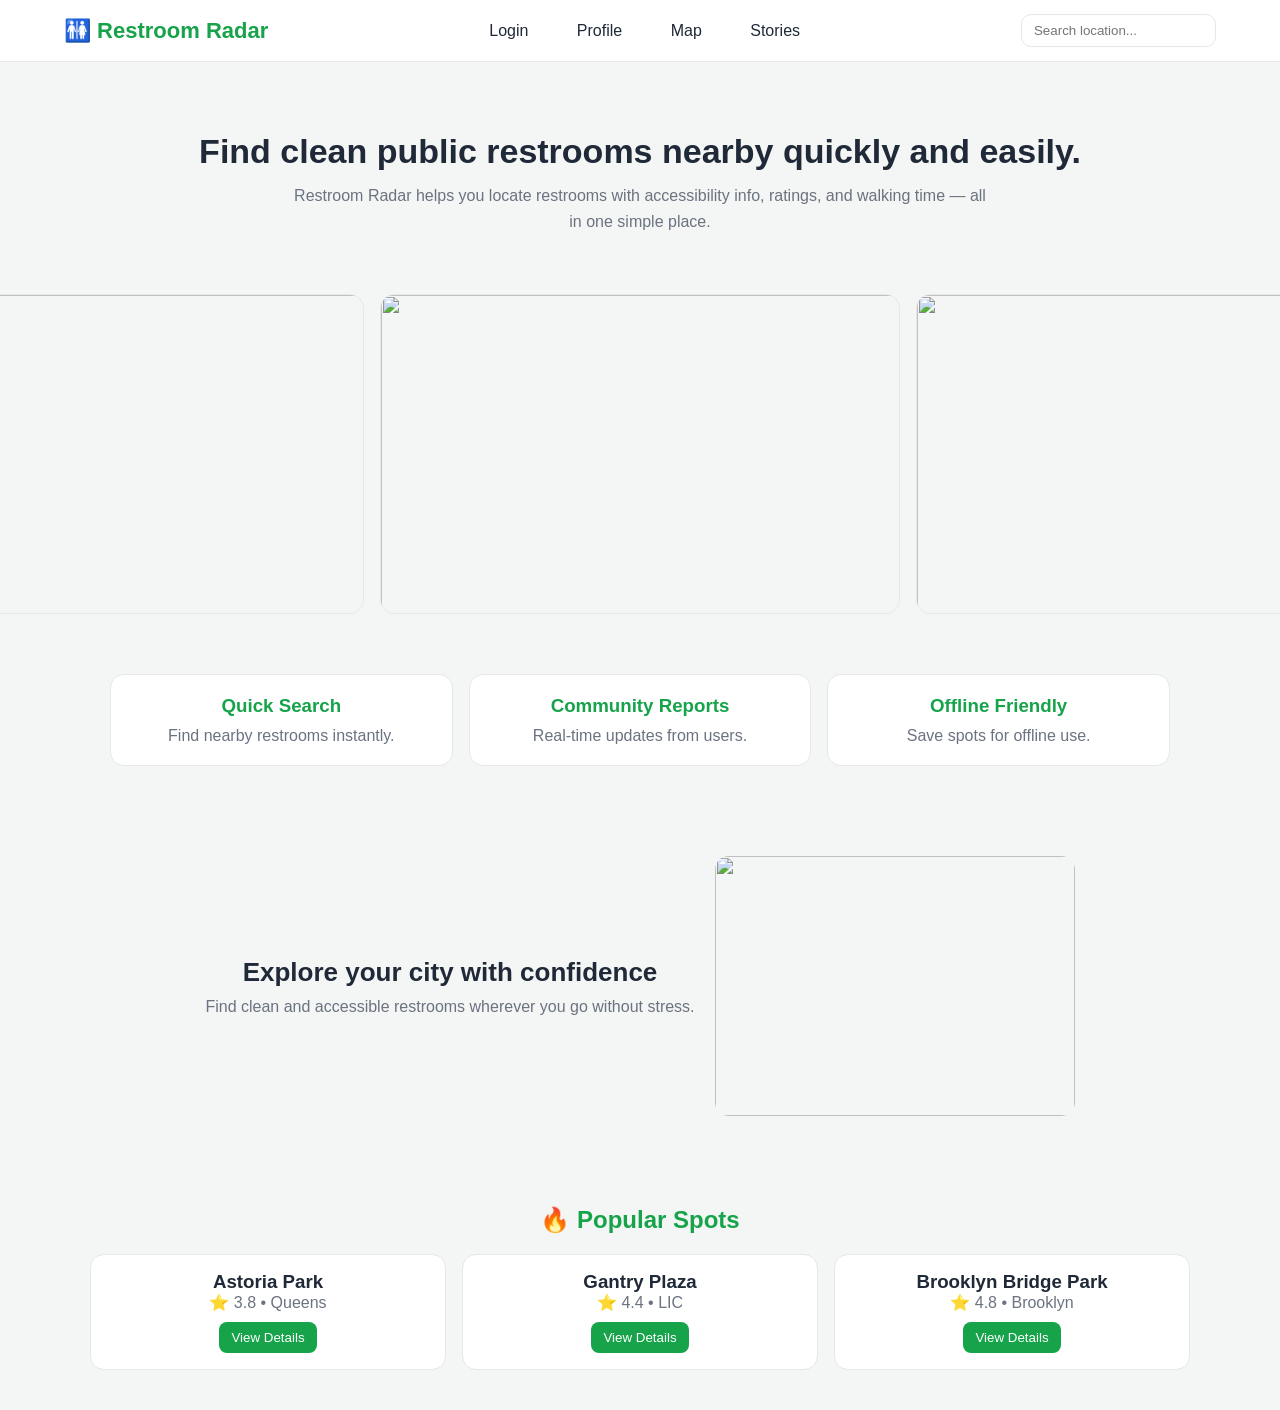
==== commit 8e5b5e73: "yooooooooooooooooooooooooooooooooooooooooooooooooooooooooooooooooooooooooooöoooo" ====
--- a/index.html
+++ b/index.html
@@ -237,6 +237,7 @@
     <nav>
       <a href="login.html">Login</a>
       <a href="profile.html">Profile</a>
+                <a href="map.html">Map</a>
       <a href="bathroomstories.html">Stories</a>
     </nav>
 
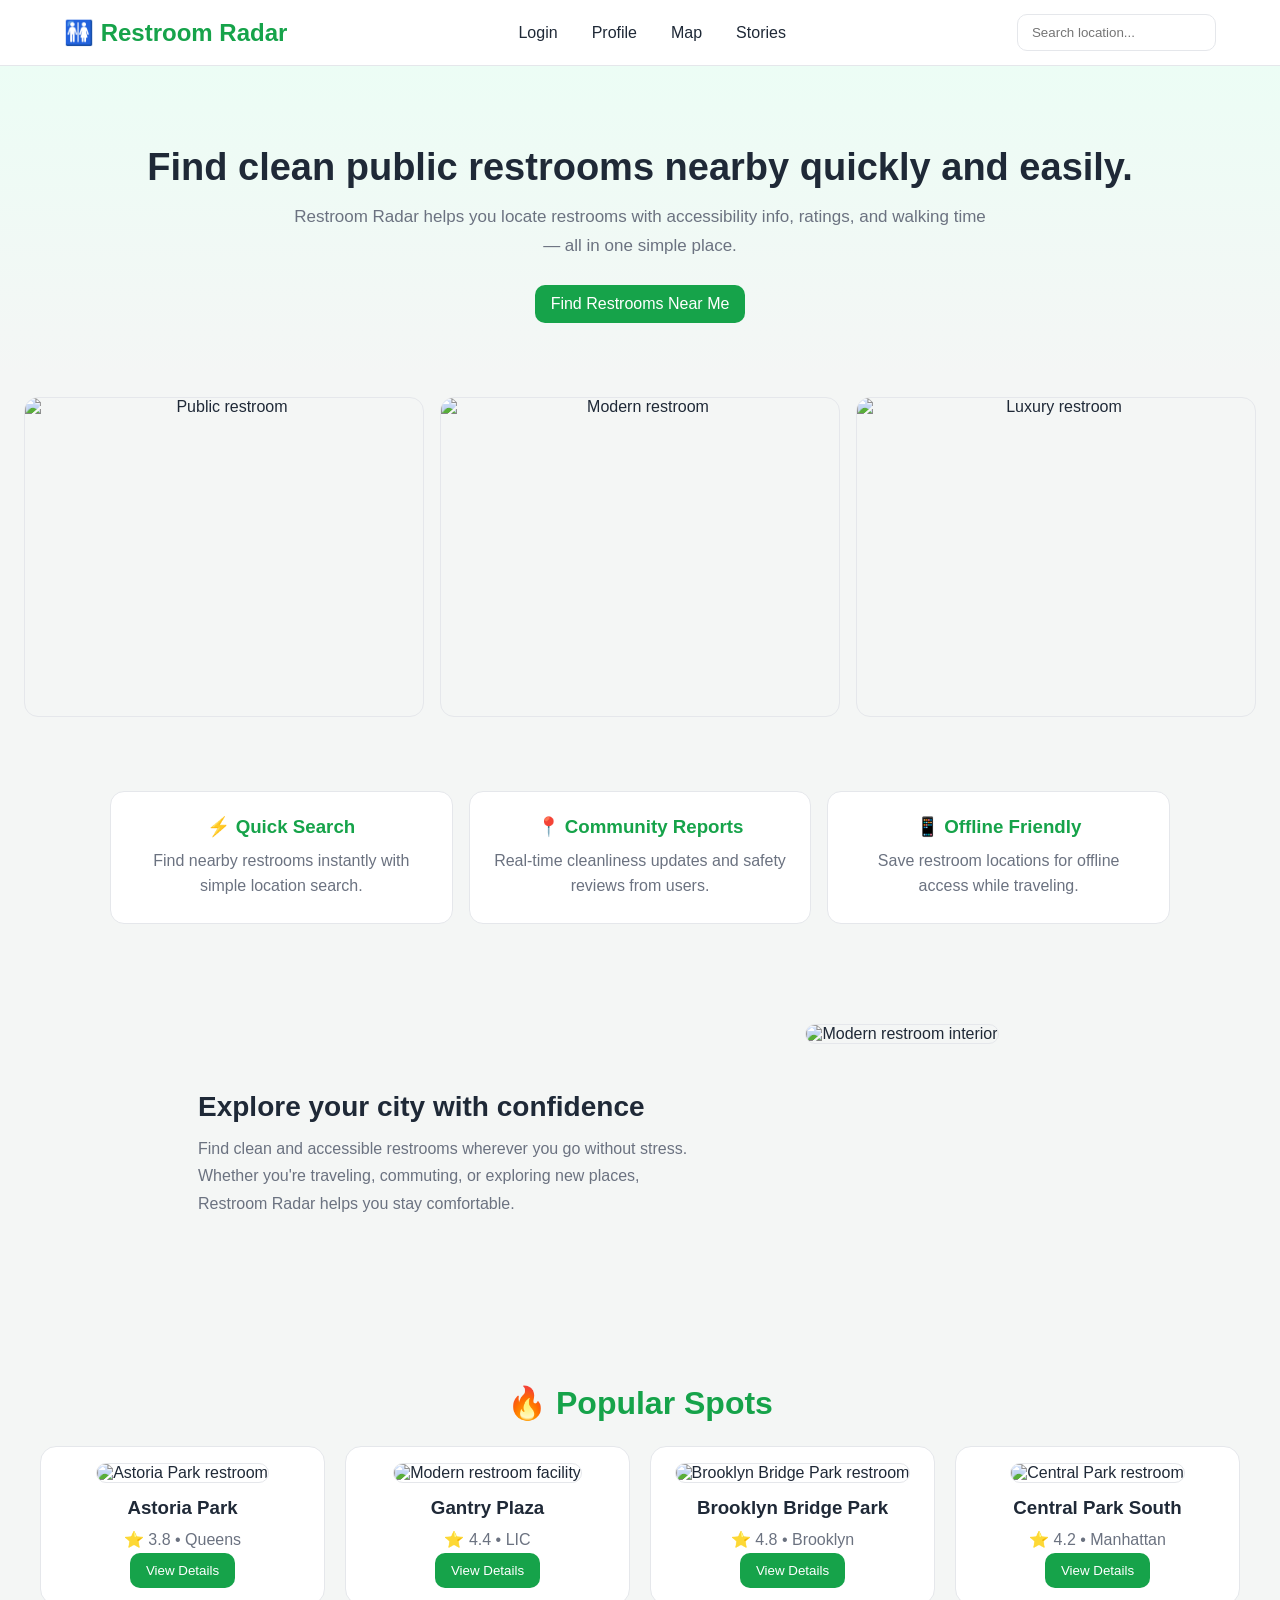
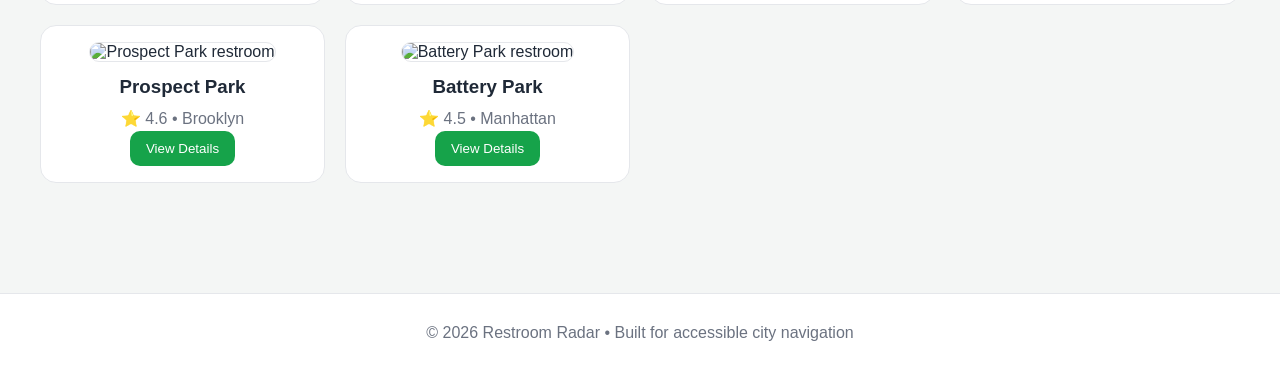
==== commit 2a16c11f: "chnages" ====
--- a/index.html
+++ b/index.html
@@ -1,12 +1,9 @@
 <!DOCTYPE html>
 <html lang="en">
 <head>
-  <meta charset="UTF-8">
-  <meta name="viewport" content="width=device-width,initial-scale=1" />
+  <meta charset="UTF-8" />
+  <meta name="viewport" content="width=device-width, initial-scale=1.0" />
   <title>Restroom Radar</title>
-
-  <link href="https://api.mapbox.com/mapbox-gl-js/v2.15.0/mapbox-gl.css" rel="stylesheet" />
-
   <style>
     :root {
       --green: #16a34a;
@@ -51,14 +48,19 @@
 
     .brand {
       color: var(--green);
-      font-size: 22px;
+      font-size: 24px;
       font-weight: bold;
+    }
+
+    nav {
+      display: flex;
+      align-items: center;
+      gap: 10px;
     }
 
     nav a {
       text-decoration: none;
       color: var(--text);
-      margin: 0 10px;
       padding: 8px 12px;
       border-radius: 8px;
       transition: 0.2s;
@@ -70,7 +72,7 @@
     }
 
     .search-input {
-      padding: 8px 12px;
+      padding: 10px 14px;
       border: 1px solid var(--border);
       border-radius: 10px;
       outline: none;
@@ -78,19 +80,41 @@
 
     /* HERO */
     .hero {
-      padding: 70px 20px 40px;
+      padding: 80px 20px 50px;
+      background: linear-gradient(to bottom, #ecfdf5, #f4f6f5);
     }
 
     .hero h2 {
-      font-size: 34px;
-      margin-bottom: 12px;
+      font-size: 38px;
+      margin-bottom: 14px;
     }
 
     .lead {
       color: var(--muted);
       max-width: 700px;
       margin: auto;
-      line-height: 1.6;
+      line-height: 1.7;
+      font-size: 17px;
+    }
+
+    .hero-buttons {
+      margin-top: 24px;
+    }
+
+    .btn-primary {
+      padding: 10px 16px;
+      border: none;
+      border-radius: 10px;
+      background: var(--green);
+      color: white;
+      cursor: pointer;
+      transition: 0.2s;
+      text-decoration: none;
+      display: inline-block;
+    }
+
+    .btn-primary:hover {
+      background: var(--green-dark);
     }
 
     /* IMAGE SCROLLER */
@@ -98,7 +122,7 @@
       display: flex;
       gap: 16px;
       overflow-x: auto;
-      padding: 20px;
+      padding: 24px;
       scroll-snap-type: x mandatory;
       justify-content: center;
     }
@@ -120,14 +144,20 @@
       gap: 16px;
       max-width: 1100px;
       margin: auto;
-      padding: 40px 20px;
+      padding: 50px 20px;
     }
 
     .feature-card {
       background: var(--card);
       border: 1px solid var(--border);
-      padding: 20px;
+      padding: 24px;
       border-radius: 14px;
+      transition: 0.2s;
+    }
+
+    .feature-card:hover {
+      transform: translateY(-5px);
+      box-shadow: 0 8px 24px rgba(0,0,0,0.08);
     }
 
     .feature-card h3 {
@@ -137,6 +167,7 @@
 
     .feature-card p {
       color: var(--muted);
+      line-height: 1.6;
     }
 
     /* SHOWCASE */
@@ -145,7 +176,7 @@
       flex-wrap: wrap;
       justify-content: center;
       align-items: center;
-      gap: 20px;
+      gap: 24px;
       padding: 50px 20px;
       max-width: 1100px;
       margin: auto;
@@ -153,15 +184,17 @@
 
     .showcase-copy {
       max-width: 500px;
+      text-align: left;
     }
 
     .showcase-copy h3 {
-      font-size: 26px;
-      margin-bottom: 10px;
+      font-size: 28px;
+      margin-bottom: 12px;
     }
 
     .showcase-copy p {
       color: var(--muted);
+      line-height: 1.7;
     }
 
     .visual-plate {
@@ -169,34 +202,30 @@
       height: 260px;
     }
 
-    /* MAP */
-    .map-card {
-      display: block;
-      background: var(--card);
+    .visual-plate img {
+      width: 100%;
+      height: 100%;
+      object-fit: cover;
+      border-radius: 14px;
       border: 1px solid var(--border);
-      padding: 30px;
-      border-radius: 14px;
-      margin: 40px auto;
-      max-width: 800px;
-      text-decoration: none;
-      color: var(--text);
-    }
-
-    /* POPULAR */
+    }
+
+    /* POPULAR SPOTS */
     .cards-wrapper {
-      padding: 40px 20px;
+      padding: 50px 20px;
     }
 
     .section-title {
-      margin-bottom: 20px;
+      margin-bottom: 24px;
       color: var(--green);
+      font-size: 32px;
     }
 
     .cards {
       display: grid;
-      grid-template-columns: repeat(auto-fit, minmax(240px, 1fr));
-      gap: 16px;
-      max-width: 1100px;
+      grid-template-columns: repeat(auto-fit, minmax(260px, 1fr));
+      gap: 20px;
+      max-width: 1200px;
       margin: auto;
     }
 
@@ -204,119 +233,358 @@
       background: var(--card);
       border: 1px solid var(--border);
       padding: 16px;
-      border-radius: 14px;
+      border-radius: 16px;
+      transition: 0.2s;
+    }
+
+    .card:hover {
+      transform: translateY(-5px);
+      box-shadow: 0 8px 24px rgba(0,0,0,0.08);
+    }
+
+    .card img {
+      width: 100%;
+      height: 180px;
+      object-fit: cover;
+      border-radius: 12px;
+      border: 1px solid var(--border);
+    }
+
+    .card h3 {
+      margin-top: 14px;
+      margin-bottom: 8px;
     }
 
     .card p {
       color: var(--muted);
-    }
-
-    .btn-primary {
-      margin-top: 10px;
-      padding: 8px 12px;
-      border: none;
-      border-radius: 8px;
-      background: var(--green);
-      color: white;
-      cursor: pointer;
-    }
-
-    .btn-primary:hover {
-      background: var(--green-dark);
-    }
-
+      line-height: 1.6;
+    }
+
+    .details {
+      display: none;
+      margin-top: 14px;
+      animation: fadeIn 0.3s ease;
+    }
+
+    @keyframes fadeIn {
+      from {
+        opacity: 0;
+        transform: translateY(8px);
+      }
+      to {
+        opacity: 1;
+        transform: translateY(0);
+      }
+    }
+
+    /* FOOTER */
+    .footer {
+      margin-top: 60px;
+      padding: 30px;
+      background: white;
+      border-top: 1px solid var(--border);
+      color: var(--muted);
+    }
+
+    /* MOBILE */
+    @media (max-width: 768px) {
+      .navbar {
+        flex-direction: column;
+        gap: 14px;
+      }
+      nav {
+        flex-wrap: wrap;
+        justify-content: center;
+      }
+      .search-input {
+        width: 100%;
+        max-width: 300px;
+      }
+      .hero h2 {
+        font-size: 30px;
+      }
+      .showcase-copy {
+        text-align: center;
+      }
+    }
   </style>
 </head>
 
 <body>
-
-<header class="topbar">
-  <div class="navbar">
-    <h1 class="brand">🚻 Restroom Radar</h1>
-
-    <nav>
-      <a href="login.html">Login</a>
-      <a href="profile.html">Profile</a>
-                <a href="map.html">Map</a>
-      <a href="bathroomstories.html">Stories</a>
-    </nav>
-
-    <input class="search-input" placeholder="Search location..." />
+  <!-- NAVBAR -->
+  <header class="topbar">
+    <div class="navbar">
+      <h1 class="brand">🚻 Restroom Radar</h1>
+
+      <nav>
+        <a href="login.html">Login</a>
+        <a href="profile.html">Profile</a>
+        <a href="map.html">Map</a>
+        <a href="bathroomstories.html">Stories</a>
+      </nav>
+
+      <input
+        class="search-input"
+        id="searchBox"
+        placeholder="Search location..."
+        aria-label="Search location"
+      />
+    </div>
+  </header>
+
+  <!-- HERO -->
+  <section class="hero">
+    <h2>Find clean public restrooms nearby quickly and easily.</h2>
+    <p class="lead">
+      Restroom Radar helps you locate restrooms with accessibility info, ratings,
+      and walking time — all in one simple place.
+    </p>
+
+    <div class="hero-buttons">
+      <a href="map.html" class="btn-primary">Find Restrooms Near Me</a>
+    </div>
+  </section>
+
+  <!-- IMAGE SCROLLER -->
+  <div class="side-images" aria-hidden="false">
+    <img
+      loading="lazy"
+      alt="Public restroom"
+      src="https://images.unsplash.com/photo-1584622650111-993a426fbf0a?q=80&w=1200&auto=format&fit=crop"
+    />
+    <img
+      loading="lazy"
+      alt="Modern restroom"
+      src="https://images.unsplash.com/photo-1620626011761-996317b8d101?q=80&w=1200&auto=format&fit=crop"
+    />
+    <img
+      loading="lazy"
+      alt="Luxury restroom"
+      src="https://images.unsplash.com/photo-1631049307264-da0ec9d70304?q=80&w=1200&auto=format&fit=crop"
+    />
   </div>
-</header>
-
-<section class="hero">
-  <h2>Find clean public restrooms nearby quickly and easily.</h2>
-  <p class="lead">
-    Restroom Radar helps you locate restrooms with accessibility info, ratings, and walking time — all in one simple place.
-  </p>
-</section>
-
-<div class="side-images">
-  <img src="https://thearchitectsdiary.com/wp-content/uploads/2020/05/Public-toilets-1024x683.jpg">
-  <img src="https://t4.ftcdn.net/jpg/06/14/46/07/240_F_614460720_73P86IhawwZ4O1gfbYan2AgfDORQSwEL.jpg">
-  <img src="https://www.tollbrothers.com/blog-content/blog/wp-content/uploads/2022/02/Toll-Brothers-at-Wildflower_Evans_Bathroom1.jpeg">
-</div>
-
-<section class="features-grid">
-
-  <div class="feature-card">
-    <h3>Quick Search</h3>
-    <p>Find nearby restrooms instantly.</p>
-  </div>
-
-  <div class="feature-card">
-    <h3>Community Reports</h3>
-    <p>Real-time updates from users.</p>
-  </div>
-
-  <div class="feature-card">
-    <h3>Offline Friendly</h3>
-    <p>Save spots for offline use.</p>
-  </div>
-
-</section>
-
-<section class="showcase-inner">
-
-  <div class="showcase-copy">
-    <h3>Explore your city with confidence</h3>
-    <p>Find clean and accessible restrooms wherever you go without stress.</p>
-  </div>
-
-  <div class="visual-plate">
-    <img src="https://www.bhg.com/thmb/-fMaB0U41bSke7O7bhH1cMl3g2s=/1244x0/filters:no_upscale():strip_icc()/black-white-modern-bathroom-plants-9a32b43a-8b9d4a315d88430882bfeef9c5d25d68.jpg"
-    style="width:100%;height:100%;object-fit:cover;border-radius:14px;">
-  </div>
-
-</section>
-
-<section class="cards-wrapper">
-
-  <h2 class="section-title">🔥 Popular Spots</h2>
-
-  <div class="cards">
-
-    <div class="card">
-      <h3>Astoria Park</h3>
-      <p>⭐ 3.8 • Queens</p>
-      <button class="btn-primary">View Details</button>
-    </div>
-
-    <div class="card">
-      <h3>Gantry Plaza</h3>
-      <p>⭐ 4.4 • LIC</p>
-      <button class="btn-primary">View Details</button>
-    </div>
-
-    <div class="card">
-      <h3>Brooklyn Bridge Park</h3>
-      <p>⭐ 4.8 • Brooklyn</p>
-      <button class="btn-primary">View Details</button>
-    </div>
-
-  </div>
-</section>
-
+
+  <!-- FEATURES -->
+  <section class="features-grid" aria-label="features">
+    <div class="feature-card">
+      <h3>⚡ Quick Search</h3>
+      <p>Find nearby restrooms instantly with simple location search.</p>
+    </div>
+
+    <div class="feature-card">
+      <h3>📍 Community Reports</h3>
+      <p>Real-time cleanliness updates and safety reviews from users.</p>
+    </div>
+
+    <div class="feature-card">
+      <h3>📱 Offline Friendly</h3>
+      <p>Save restroom locations for offline access while traveling.</p>
+    </div>
+  </section>
+
+  <!-- SHOWCASE -->
+  <section class="showcase-inner">
+    <div class="showcase-copy">
+      <h3>Explore your city with confidence</h3>
+      <p>
+        Find clean and accessible restrooms wherever you go without stress.
+        Whether you're traveling, commuting, or exploring new places, Restroom
+        Radar helps you stay comfortable.
+      </p>
+    </div>
+
+    <div class="visual-plate">
+      <img
+        loading="lazy"
+        alt="Modern restroom interior"
+        src="https://images.unsplash.com/photo-1600566752355-35792bedcfea?q=80&w=1200&auto=format&fit=crop"
+      />
+    </div>
+  </section>
+
+  <!-- POPULAR SPOTS -->
+  <section class="cards-wrapper">
+    <h2 class="section-title">🔥 Popular Spots</h2>
+
+    <div class="cards">
+      <!-- CARD 1 -->
+      <div class="card">
+        <img
+          loading="lazy"
+          alt="Astoria Park restroom"
+          src="https://images.unsplash.com/photo-1584622650111-993a426fbf0a?q=80&w=1200&auto=format&fit=crop"
+        />
+        <h3>Astoria Park</h3>
+        <p>⭐ 3.8 • Queens</p>
+        <button class="btn-primary" onclick="toggleDetails('spot1')">View Details</button>
+
+        <div class="details" id="spot1">
+          <img
+            loading="lazy"
+            alt="Public restroom interior"
+            src="https://images.unsplash.com/photo-1620626011761-996317b8d101?q=80&w=1200&auto=format&fit=crop"
+          />
+          <p>
+            Spacious public restroom near the waterfront with wheelchair
+            accessibility and regular maintenance.
+          </p>
+        </div>
+      </div>
+
+      <!-- CARD 2 -->
+      <div class="card">
+        <img
+          loading="lazy"
+          alt="Modern restroom facility"
+          src="https://images.unsplash.com/photo-1600566752355-35792bedcfea?q=80&w=1200&auto=format&fit=crop"
+        />
+        <h3>Gantry Plaza</h3>
+        <p>⭐ 4.4 • LIC</p>
+        <button class="btn-primary" onclick="toggleDetails('spot2')">View Details</button>
+
+        <div class="details" id="spot2">
+          <img
+            loading="lazy"
+            alt="Clean bathroom interior"
+            src="https://images.unsplash.com/photo-1629079447777-1e605162dc8d?q=80&w=1200&auto=format&fit=crop"
+          />
+          <p>
+            Modern restroom with baby changing stations, bright lighting, and
+            nearby waterfront seating.
+          </p>
+        </div>
+      </div>
+
+      <!-- CARD 3 -->
+      <div class="card">
+        <img
+          loading="lazy"
+          alt="Brooklyn Bridge Park restroom"
+          src="https://images.unsplash.com/photo-1513694203232-719a280e022f?q=80&w=1200&auto=format&fit=crop"
+        />
+        <h3>Brooklyn Bridge Park</h3>
+        <p>⭐ 4.8 • Brooklyn</p>
+        <button class="btn-primary" onclick="toggleDetails('spot3')">View Details</button>
+
+        <div class="details" id="spot3">
+          <img
+            loading="lazy"
+            alt="Luxury public restroom"
+            src="https://images.unsplash.com/photo-1631049307264-da0ec9d70304?q=80&w=1200&auto=format&fit=crop"
+          />
+          <p>
+            One of the cleanest public restroom facilities in NYC with frequent
+            cleaning and park views.
+          </p>
+        </div>
+      </div>
+
+      <!-- CARD 4 -->
+      <div class="card">
+        <img
+          loading="lazy"
+          alt="Central Park restroom"
+          src="https://images.unsplash.com/photo-1505693416388-ac5ce068fe85?q=80&w=1200&auto=format&fit=crop"
+        />
+        <h3>Central Park South</h3>
+        <p>⭐ 4.2 • Manhattan</p>
+        <button class="btn-primary" onclick="toggleDetails('spot4')">View Details</button>
+
+        <div class="details" id="spot4">
+          <img
+            loading="lazy"
+            alt="Modern sink and mirror restroom"
+            src="https://images.unsplash.com/photo-1484154218962-a197022b5858?q=80&w=1200&auto=format&fit=crop"
+          />
+          <p>
+            Popular restroom stop near major walking paths and tourist
+            attractions in Manhattan.
+          </p>
+        </div>
+      </div>
+
+      <!-- CARD 5 -->
+      <div class="card">
+        <img
+          loading="lazy"
+          alt="Prospect Park restroom"
+          src="https://images.unsplash.com/photo-1494526585095-c41746248156?q=80&w=1200&auto=format&fit=crop"
+        />
+        <h3>Prospect Park</h3>
+        <p>⭐ 4.6 • Brooklyn</p>
+        <button class="btn-primary" onclick="toggleDetails('spot5')">View Details</button>
+
+        <div class="details" id="spot5">
+          <img
+            loading="lazy"
+            alt="Accessible restroom"
+            src="https://images.unsplash.com/photo-1629079447420-6d0f0b5f9c91?q=80&w=1200&auto=format&fit=crop"
+          />
+          <p>
+            Quiet restroom area with shaded seating nearby and strong
+            accessibility features.
+          </p>
+        </div>
+      </div>
+
+      <!-- CARD 6 -->
+      <div class="card">
+        <img
+          loading="lazy"
+          alt="Battery Park restroom"
+          src="https://images.unsplash.com/photo-1511818966892-d7d671e672a2?q=80&w=1200&auto=format&fit=crop"
+        />
+        <h3>Battery Park</h3>
+        <p>⭐ 4.5 • Manhattan</p>
+        <button class="btn-primary" onclick="toggleDetails('spot6')">View Details</button>
+
+        <div class="details" id="spot6">
+          <img
+            loading="lazy"
+            alt="Family friendly restroom"
+            src="https://images.unsplash.com/photo-1600607687939-ce8a6c25118c?q=80&w=1200&auto=format&fit=crop"
+          />
+          <p>
+            Family friendly restroom facility with nearby ferry access and
+            strong cleanliness ratings.
+          </p>
+        </div>
+      </div>
+    </div>
+  </section>
+
+  <!-- FOOTER -->
+  <footer class="footer">
+    <p>© 2026 Restroom Radar • Built for accessible city navigation</p>
+  </footer>
+
+  <!-- SCRIPT -->
+  <script>
+    function toggleDetails(id) {
+      const section = document.getElementById(id);
+      if (!section) return;
+
+      // hide any open details
+      document.querySelectorAll('.details').forEach(d => {
+        if (d !== section) d.style.display = 'none';
+      });
+
+      section.style.display = section.style.display === 'block' ? 'none' : 'block';
+
+      // scroll into view for smaller screens
+      if (section.style.display === 'block') {
+        section.scrollIntoView({ behavior: 'smooth', block: 'center' });
+      }
+    }
+
+    document.getElementById('searchBox').addEventListener('keypress', function (e) {
+      if (e.key === 'Enter') {
+        const query = e.target.value.trim();
+        if (query) {
+          window.location.href = `map.html?search=${encodeURIComponent(query)}`;
+        }
+      }
+    });
+  </script>
 </body>
 </html>
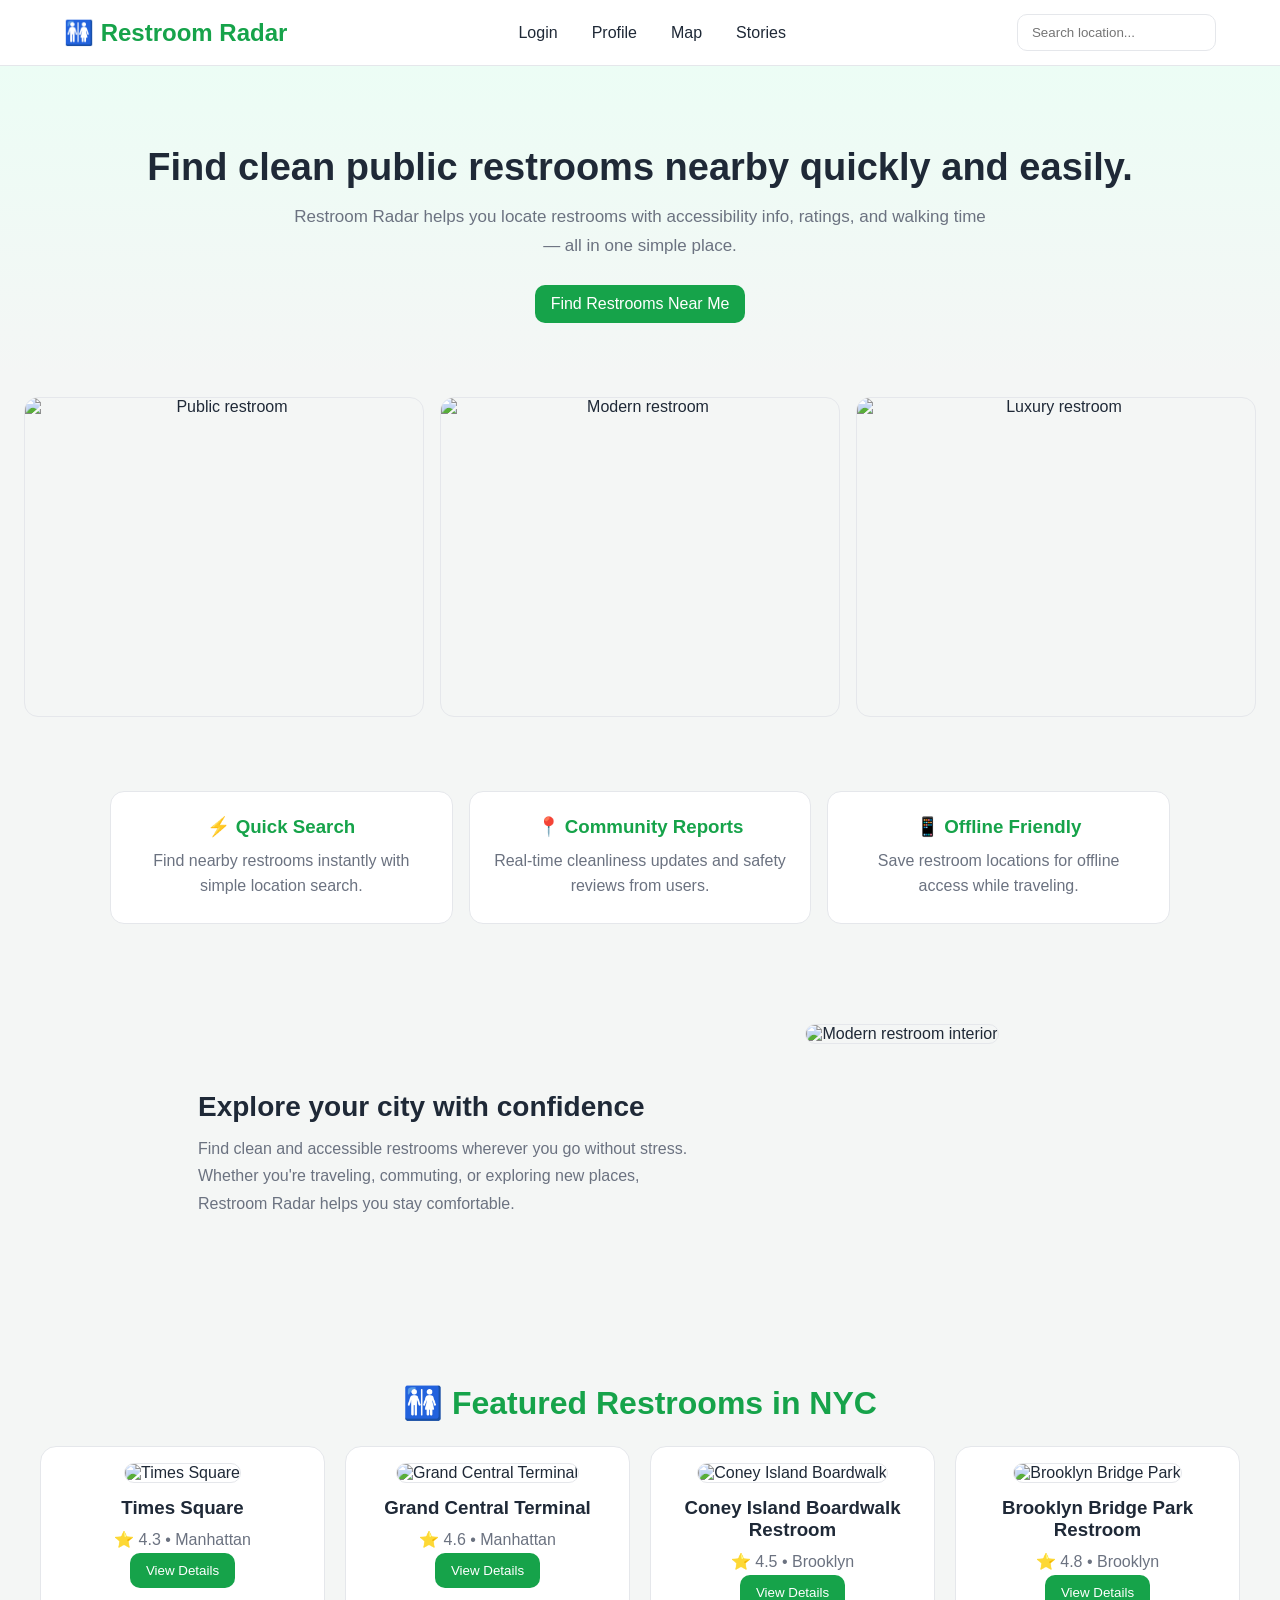
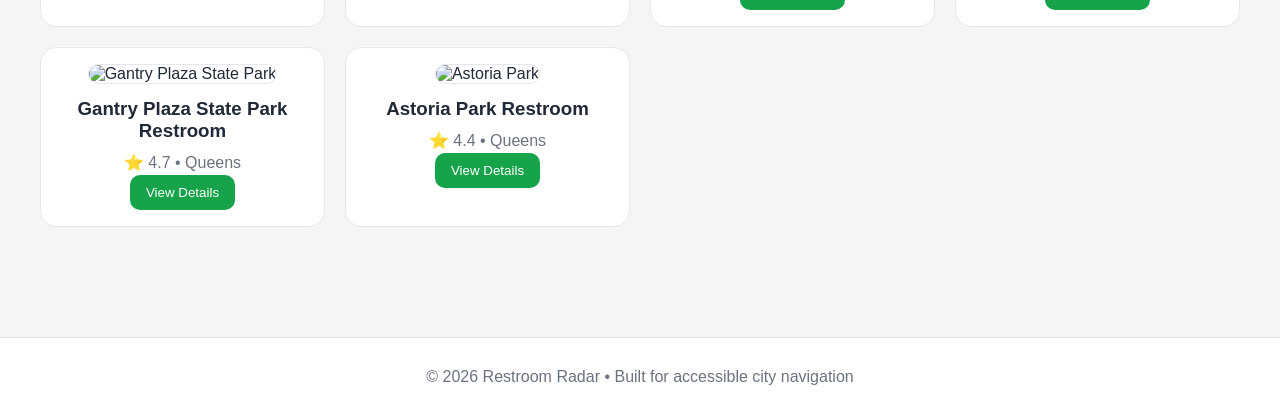
==== commit dbca13a3: "Update popular spots section to featured restrooms" ====
--- a/index.html
+++ b/index.html
@@ -402,156 +402,164 @@
     </div>
   </section>
 
-  <!-- POPULAR SPOTS -->
   <section class="cards-wrapper">
-    <h2 class="section-title">🔥 Popular Spots</h2>
-
-    <div class="cards">
-      <!-- CARD 1 -->
-      <div class="card">
-        <img
-          loading="lazy"
-          alt="Astoria Park restroom"
-          src="https://images.unsplash.com/photo-1584622650111-993a426fbf0a?q=80&w=1200&auto=format&fit=crop"
-        />
-        <h3>Astoria Park</h3>
-        <p>⭐ 3.8 • Queens</p>
-        <button class="btn-primary" onclick="toggleDetails('spot1')">View Details</button>
-
-        <div class="details" id="spot1">
-          <img
-            loading="lazy"
-            alt="Public restroom interior"
-            src="https://images.unsplash.com/photo-1620626011761-996317b8d101?q=80&w=1200&auto=format&fit=crop"
-          />
-          <p>
-            Spacious public restroom near the waterfront with wheelchair
-            accessibility and regular maintenance.
-          </p>
-        </div>
-      </div>
-
-      <!-- CARD 2 -->
-      <div class="card">
-        <img
-          loading="lazy"
-          alt="Modern restroom facility"
-          src="https://images.unsplash.com/photo-1600566752355-35792bedcfea?q=80&w=1200&auto=format&fit=crop"
-        />
-        <h3>Gantry Plaza</h3>
-        <p>⭐ 4.4 • LIC</p>
-        <button class="btn-primary" onclick="toggleDetails('spot2')">View Details</button>
-
-        <div class="details" id="spot2">
-          <img
-            loading="lazy"
-            alt="Clean bathroom interior"
-            src="https://images.unsplash.com/photo-1629079447777-1e605162dc8d?q=80&w=1200&auto=format&fit=crop"
-          />
-          <p>
-            Modern restroom with baby changing stations, bright lighting, and
-            nearby waterfront seating.
-          </p>
-        </div>
-      </div>
-
-      <!-- CARD 3 -->
-      <div class="card">
-        <img
-          loading="lazy"
-          alt="Brooklyn Bridge Park restroom"
-          src="https://images.unsplash.com/photo-1513694203232-719a280e022f?q=80&w=1200&auto=format&fit=crop"
-        />
-        <h3>Brooklyn Bridge Park</h3>
-        <p>⭐ 4.8 • Brooklyn</p>
-        <button class="btn-primary" onclick="toggleDetails('spot3')">View Details</button>
-
-        <div class="details" id="spot3">
-          <img
-            loading="lazy"
-            alt="Luxury public restroom"
-            src="https://images.unsplash.com/photo-1631049307264-da0ec9d70304?q=80&w=1200&auto=format&fit=crop"
-          />
-          <p>
-            One of the cleanest public restroom facilities in NYC with frequent
-            cleaning and park views.
-          </p>
-        </div>
-      </div>
-
-      <!-- CARD 4 -->
-      <div class="card">
-        <img
-          loading="lazy"
-          alt="Central Park restroom"
-          src="https://images.unsplash.com/photo-1505693416388-ac5ce068fe85?q=80&w=1200&auto=format&fit=crop"
-        />
-        <h3>Central Park South</h3>
-        <p>⭐ 4.2 • Manhattan</p>
-        <button class="btn-primary" onclick="toggleDetails('spot4')">View Details</button>
-
-        <div class="details" id="spot4">
-          <img
-            loading="lazy"
-            alt="Modern sink and mirror restroom"
-            src="https://images.unsplash.com/photo-1484154218962-a197022b5858?q=80&w=1200&auto=format&fit=crop"
-          />
-          <p>
-            Popular restroom stop near major walking paths and tourist
-            attractions in Manhattan.
-          </p>
-        </div>
-      </div>
-
-      <!-- CARD 5 -->
-      <div class="card">
-        <img
-          loading="lazy"
-          alt="Prospect Park restroom"
-          src="https://images.unsplash.com/photo-1494526585095-c41746248156?q=80&w=1200&auto=format&fit=crop"
-        />
-        <h3>Prospect Park</h3>
-        <p>⭐ 4.6 • Brooklyn</p>
-        <button class="btn-primary" onclick="toggleDetails('spot5')">View Details</button>
-
-        <div class="details" id="spot5">
-          <img
-            loading="lazy"
-            alt="Accessible restroom"
-            src="https://images.unsplash.com/photo-1629079447420-6d0f0b5f9c91?q=80&w=1200&auto=format&fit=crop"
-          />
-          <p>
-            Quiet restroom area with shaded seating nearby and strong
-            accessibility features.
-          </p>
-        </div>
-      </div>
-
-      <!-- CARD 6 -->
-      <div class="card">
-        <img
-          loading="lazy"
-          alt="Battery Park restroom"
-          src="https://images.unsplash.com/photo-1511818966892-d7d671e672a2?q=80&w=1200&auto=format&fit=crop"
-        />
-        <h3>Battery Park</h3>
-        <p>⭐ 4.5 • Manhattan</p>
-        <button class="btn-primary" onclick="toggleDetails('spot6')">View Details</button>
-
-        <div class="details" id="spot6">
-          <img
-            loading="lazy"
-            alt="Family friendly restroom"
-            src="https://images.unsplash.com/photo-1600607687939-ce8a6c25118c?q=80&w=1200&auto=format&fit=crop"
-          />
-          <p>
-            Family friendly restroom facility with nearby ferry access and
-            strong cleanliness ratings.
-          </p>
-        </div>
-      </div>
-    </div>
-  </section>
+  <h2 class="section-title">🚻 Featured Restrooms in NYC</h2>
+
+  <div class="cards">
+
+<!-- TIMES SQUARE -->
+<div class="card">
+  <img
+    loading="lazy"
+    alt="Times Square"
+    src="https://images.unsplash.com/photo-1500916434205-0c77489c6cf7?q=80&w=1200&auto=format&fit=crop"
+  />
+  <h3>Times Square</h3>
+  <p>⭐ 4.3 • Manhattan</p>
+  <button class="btn-primary" onclick="toggleDetails('spot1')">View Details</button>
+
+  <div class="details" id="spot1">
+    <img
+      loading="lazy"
+      alt="Times Square NYC"
+      src="https://images.unsplash.com/photo-1534430480872-3498386e7856?q=80&w=1200&auto=format&fit=crop"
+    />
+    <p>
+      Convenient restroom access in the heart of Midtown Manhattan.
+      Popular among tourists and commuters with nearby dining,
+      entertainment, and major subway connections.
+    </p>
+  </div>
+</div>
+
+<!-- GRAND CENTRAL -->
+<div class="card">
+  <img
+    loading="lazy"
+    alt="Grand Central Terminal"
+    src="https://images.unsplash.com/photo-1522083165195-3424ed129620?q=80&w=1200&auto=format&fit=crop"
+  />
+  <h3>Grand Central Terminal</h3>
+  <p>⭐ 4.6 • Manhattan</p>
+  <button class="btn-primary" onclick="toggleDetails('spot2')">View Details</button>
+
+  <div class="details" id="spot2">
+    <img
+      loading="lazy"
+      alt="Grand Central Interior"
+      src="https://images.unsplash.com/photo-1518391846015-55a9cc003b25?q=80&w=1200&auto=format&fit=crop"
+    />
+    <p>
+      Clean and well-maintained facilities inside one of New York City's
+      busiest transportation hubs. Accessible to commuters, travelers,
+      and tourists alike.
+    </p>
+  </div>
+</div>
+
+<!-- CONEY ISLAND -->
+<div class="card">
+  <img
+    loading="lazy"
+    alt="Coney Island Boardwalk"
+    src="https://images.unsplash.com/photo-1566552881560-0be862a7c445?q=80&w=1200&auto=format&fit=crop"
+  />
+  <h3>Coney Island Boardwalk Restroom</h3>
+  <p>⭐ 4.5 • Brooklyn</p>
+  <button class="btn-primary" onclick="toggleDetails('spot3')">View Details</button>
+
+  <div class="details" id="spot3">
+    <img
+      loading="lazy"
+      alt="Coney Island Beach"
+      src="https://images.unsplash.com/photo-1507525428034-b723cf961d3e?q=80&w=1200&auto=format&fit=crop"
+    />
+    <p>
+      Beachfront restroom facility serving visitors enjoying the boardwalk,
+      amusement parks, and oceanfront attractions throughout the year.
+    </p>
+  </div>
+</div>
+
+<!-- BROOKLYN BRIDGE PARK -->
+<div class="card">
+  <img
+    loading="lazy"
+    alt="Brooklyn Bridge Park"
+    src="https://images.unsplash.com/photo-1477959858617-67f85cf4f1df?q=80&w=1200&auto=format&fit=crop"
+  />
+  <h3>Brooklyn Bridge Park Restroom</h3>
+  <p>⭐ 4.8 • Brooklyn</p>
+  <button class="btn-primary" onclick="toggleDetails('spot4')">View Details</button>
+
+  <div class="details" id="spot4">
+    <img
+      loading="lazy"
+      alt="Brooklyn Waterfront"
+      src="https://images.unsplash.com/photo-1522083165195-3424ed129620?q=80&w=1200&auto=format&fit=crop"
+    />
+    <p>
+      One of NYC's highest-rated public restroom facilities, located
+      along the waterfront with spectacular views of Lower Manhattan
+      and the Brooklyn Bridge.
+    </p>
+  </div>
+</div>
+
+<!-- GANTRY PLAZA -->
+<div class="card">
+  <img
+    loading="lazy"
+    alt="Gantry Plaza State Park"
+    src="https://images.unsplash.com/photo-1514565131-fce0801e5785?q=80&w=1200&auto=format&fit=crop"
+  />
+  <h3>Gantry Plaza State Park Restroom</h3>
+  <p>⭐ 4.7 • Queens</p>
+  <button class="btn-primary" onclick="toggleDetails('spot5')">View Details</button>
+
+  <div class="details" id="spot5">
+    <img
+      loading="lazy"
+      alt="Queens Waterfront"
+      src="https://images.unsplash.com/photo-1514565131-fce0801e5785?q=80&w=1200&auto=format&fit=crop"
+    />
+    <p>
+      Modern restroom facility located along the Long Island City
+      waterfront featuring accessible stalls and easy access to
+      scenic park pathways.
+    </p>
+  </div>
+</div>
+
+<!-- ASTORIA PARK -->
+<div class="card">
+  <img
+    loading="lazy"
+    alt="Astoria Park"
+    src="https://images.unsplash.com/photo-1506744038136-46273834b3fb?q=80&w=1200&auto=format&fit=crop"
+  />
+  <h3>Astoria Park Restroom</h3>
+  <p>⭐ 4.4 • Queens</p>
+  <button class="btn-primary" onclick="toggleDetails('spot6')">View Details</button>
+
+  <div class="details" id="spot6">
+    <img
+      loading="lazy"
+      alt="Astoria Waterfront"
+      src="https://images.unsplash.com/photo-1441974231531-c6227db76b6e?q=80&w=1200&auto=format&fit=crop"
+    />
+    <p>
+      Spacious park restroom near the East River waterfront with
+      accessibility features, athletic facilities, and views of the
+      RFK Bridge.
+    </p>
+  </div>
+</div>
+
+
+  </div>
+</section>
+
 
   <!-- FOOTER -->
   <footer class="footer">
@@ -586,5 +594,3 @@
       }
     });
   </script>
-</body>
-</html>
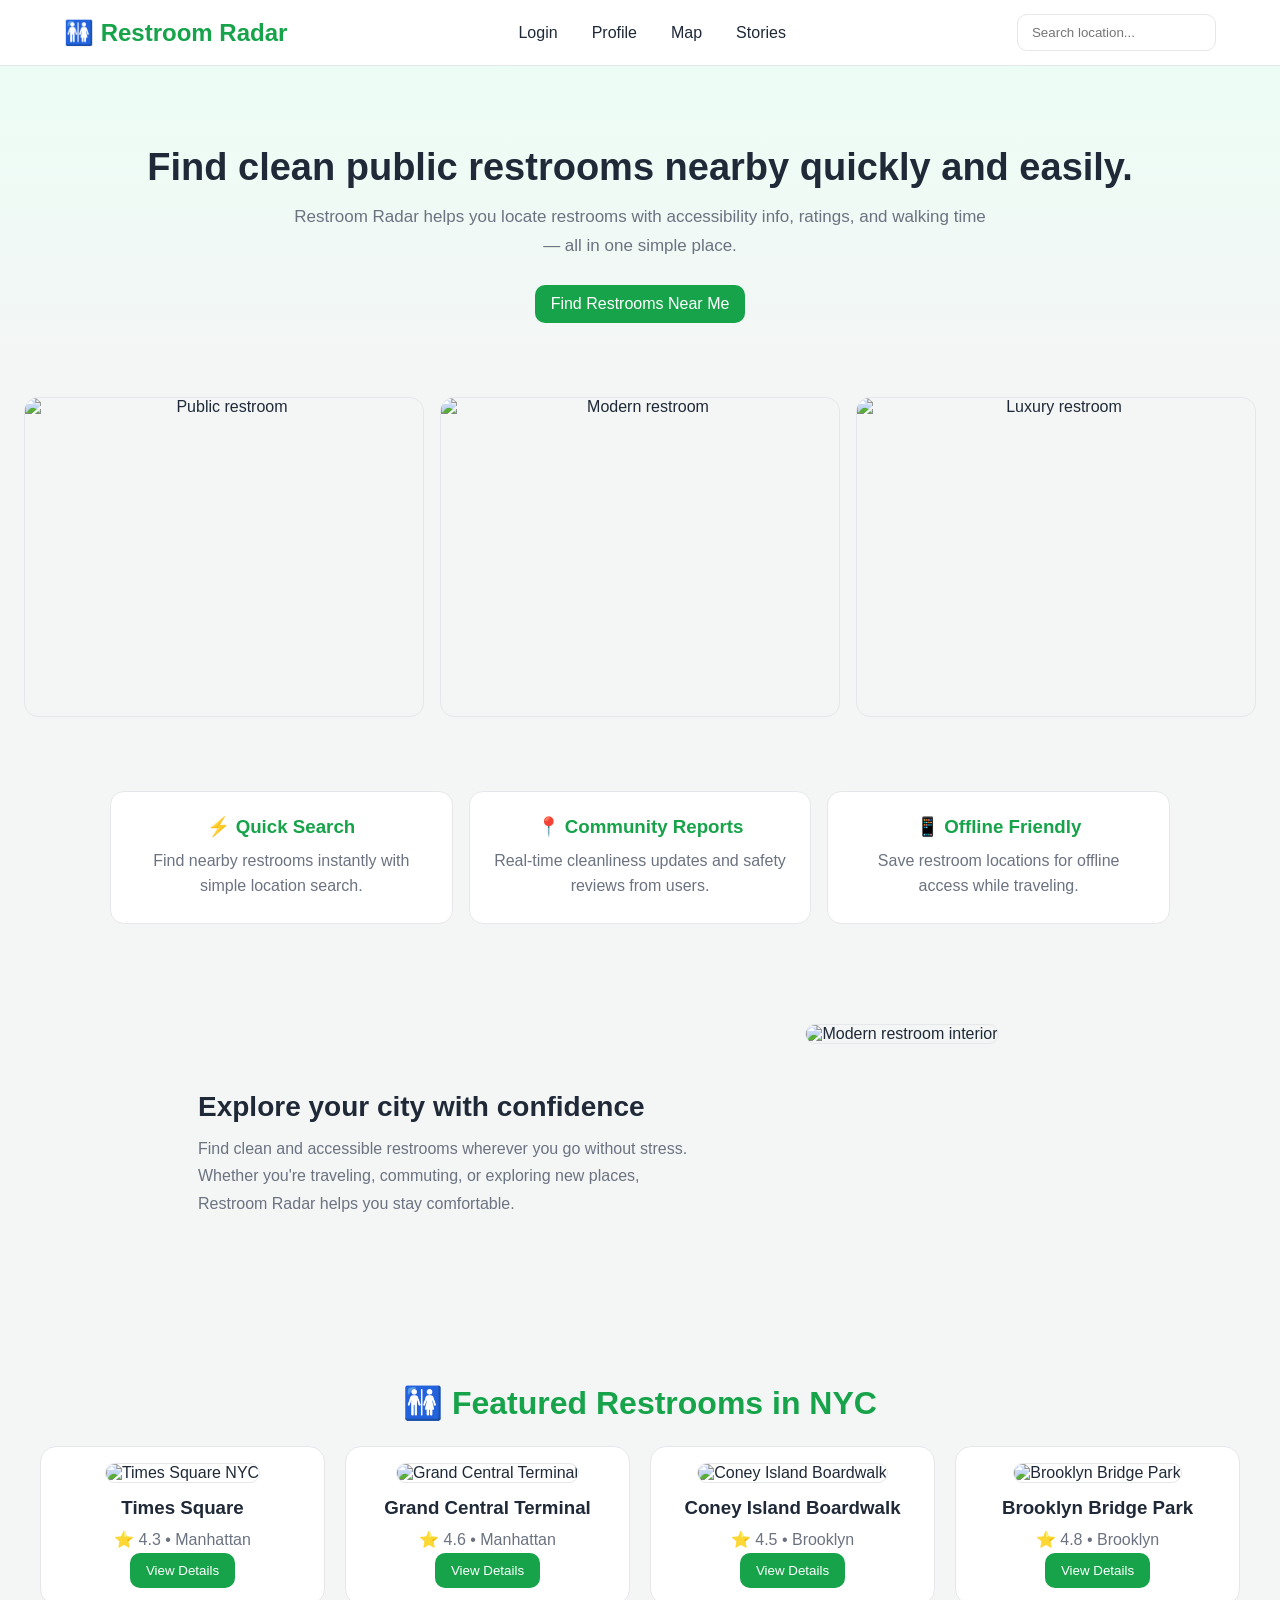
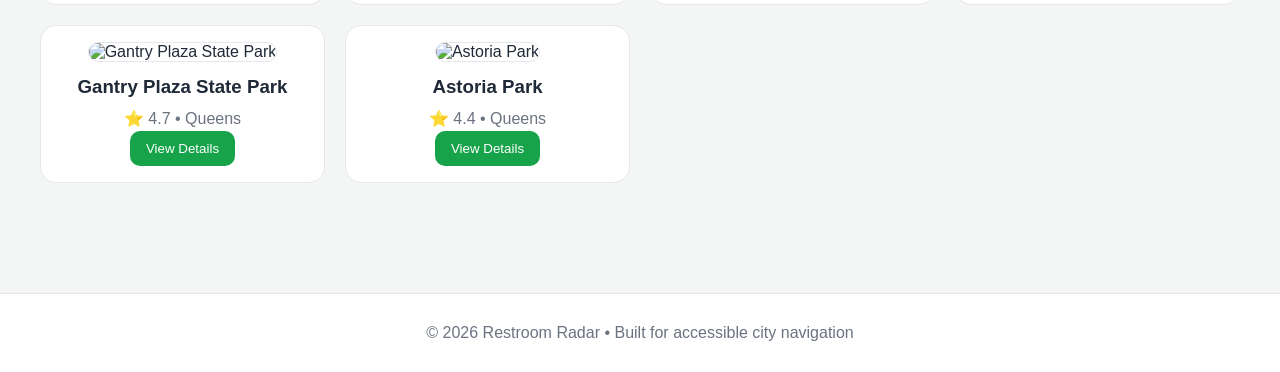
==== commit aae43d8a: "Update restroom cards and details in index.html" ====
--- a/index.html
+++ b/index.html
@@ -402,160 +402,172 @@
     </div>
   </section>
 
-  <section class="cards-wrapper">
+<section class="cards-wrapper">
   <h2 class="section-title">🚻 Featured Restrooms in NYC</h2>
 
   <div class="cards">
 
-<!-- TIMES SQUARE -->
-<div class="card">
-  <img
-    loading="lazy"
-    alt="Times Square"
-    src="https://images.unsplash.com/photo-1500916434205-0c77489c6cf7?q=80&w=1200&auto=format&fit=crop"
-  />
-  <h3>Times Square</h3>
-  <p>⭐ 4.3 • Manhattan</p>
-  <button class="btn-primary" onclick="toggleDetails('spot1')">View Details</button>
-
-  <div class="details" id="spot1">
-    <img
-      loading="lazy"
-      alt="Times Square NYC"
-      src="https://images.unsplash.com/photo-1534430480872-3498386e7856?q=80&w=1200&auto=format&fit=crop"
-    />
-    <p>
-      Convenient restroom access in the heart of Midtown Manhattan.
-      Popular among tourists and commuters with nearby dining,
-      entertainment, and major subway connections.
-    </p>
-  </div>
-</div>
-
-<!-- GRAND CENTRAL -->
-<div class="card">
-  <img
-    loading="lazy"
-    alt="Grand Central Terminal"
-    src="https://images.unsplash.com/photo-1522083165195-3424ed129620?q=80&w=1200&auto=format&fit=crop"
-  />
-  <h3>Grand Central Terminal</h3>
-  <p>⭐ 4.6 • Manhattan</p>
-  <button class="btn-primary" onclick="toggleDetails('spot2')">View Details</button>
-
-  <div class="details" id="spot2">
-    <img
-      loading="lazy"
-      alt="Grand Central Interior"
-      src="https://images.unsplash.com/photo-1518391846015-55a9cc003b25?q=80&w=1200&auto=format&fit=crop"
-    />
-    <p>
-      Clean and well-maintained facilities inside one of New York City's
-      busiest transportation hubs. Accessible to commuters, travelers,
-      and tourists alike.
-    </p>
-  </div>
-</div>
-
-<!-- CONEY ISLAND -->
-<div class="card">
-  <img
-    loading="lazy"
-    alt="Coney Island Boardwalk"
-    src="https://images.unsplash.com/photo-1566552881560-0be862a7c445?q=80&w=1200&auto=format&fit=crop"
-  />
-  <h3>Coney Island Boardwalk Restroom</h3>
-  <p>⭐ 4.5 • Brooklyn</p>
-  <button class="btn-primary" onclick="toggleDetails('spot3')">View Details</button>
-
-  <div class="details" id="spot3">
-    <img
-      loading="lazy"
-      alt="Coney Island Beach"
-      src="https://images.unsplash.com/photo-1507525428034-b723cf961d3e?q=80&w=1200&auto=format&fit=crop"
-    />
-    <p>
-      Beachfront restroom facility serving visitors enjoying the boardwalk,
-      amusement parks, and oceanfront attractions throughout the year.
-    </p>
-  </div>
-</div>
-
-<!-- BROOKLYN BRIDGE PARK -->
-<div class="card">
-  <img
-    loading="lazy"
-    alt="Brooklyn Bridge Park"
-    src="https://images.unsplash.com/photo-1477959858617-67f85cf4f1df?q=80&w=1200&auto=format&fit=crop"
-  />
-  <h3>Brooklyn Bridge Park Restroom</h3>
-  <p>⭐ 4.8 • Brooklyn</p>
-  <button class="btn-primary" onclick="toggleDetails('spot4')">View Details</button>
-
-  <div class="details" id="spot4">
-    <img
-      loading="lazy"
-      alt="Brooklyn Waterfront"
-      src="https://images.unsplash.com/photo-1522083165195-3424ed129620?q=80&w=1200&auto=format&fit=crop"
-    />
-    <p>
-      One of NYC's highest-rated public restroom facilities, located
-      along the waterfront with spectacular views of Lower Manhattan
-      and the Brooklyn Bridge.
-    </p>
-  </div>
-</div>
-
-<!-- GANTRY PLAZA -->
-<div class="card">
-  <img
-    loading="lazy"
-    alt="Gantry Plaza State Park"
-    src="https://images.unsplash.com/photo-1514565131-fce0801e5785?q=80&w=1200&auto=format&fit=crop"
-  />
-  <h3>Gantry Plaza State Park Restroom</h3>
-  <p>⭐ 4.7 • Queens</p>
-  <button class="btn-primary" onclick="toggleDetails('spot5')">View Details</button>
-
-  <div class="details" id="spot5">
-    <img
-      loading="lazy"
-      alt="Queens Waterfront"
-      src="https://images.unsplash.com/photo-1514565131-fce0801e5785?q=80&w=1200&auto=format&fit=crop"
-    />
-    <p>
-      Modern restroom facility located along the Long Island City
-      waterfront featuring accessible stalls and easy access to
-      scenic park pathways.
-    </p>
-  </div>
-</div>
-
-<!-- ASTORIA PARK -->
-<div class="card">
-  <img
-    loading="lazy"
-    alt="Astoria Park"
-    src="https://images.unsplash.com/photo-1506744038136-46273834b3fb?q=80&w=1200&auto=format&fit=crop"
-  />
-  <h3>Astoria Park Restroom</h3>
-  <p>⭐ 4.4 • Queens</p>
-  <button class="btn-primary" onclick="toggleDetails('spot6')">View Details</button>
-
-  <div class="details" id="spot6">
-    <img
-      loading="lazy"
-      alt="Astoria Waterfront"
-      src="https://images.unsplash.com/photo-1441974231531-c6227db76b6e?q=80&w=1200&auto=format&fit=crop"
-    />
-    <p>
-      Spacious park restroom near the East River waterfront with
-      accessibility features, athletic facilities, and views of the
-      RFK Bridge.
-    </p>
-  </div>
-</div>
-
+    <!-- TIMES SQUARE -->
+    <div class="card">
+      <img
+        loading="lazy"
+        alt="Times Square NYC"
+        src="https://images.unsplash.com/photo-1500916434205-0c77489c6cf7?q=80&w=1200&auto=format&fit=crop"
+      />
+      <h3>Times Square</h3>
+      <p>⭐ 4.3 • Manhattan</p>
+
+      <button class="btn-primary" onclick="toggleDetails('spot1')">
+        View Details
+      </button>
+
+      <div class="details" id="spot1">
+        <img
+          loading="lazy"
+          alt="Modern public restroom interior"
+          src="https://images.unsplash.com/photo-1584622650111-993a426fbf0a?q=80&w=1200&auto=format&fit=crop"
+        />
+        <p>
+          High-traffic restroom access in Midtown Manhattan near Broadway,
+          subway stations, and major tourist attractions. Best used during off-peak hours.
+        </p>
+      </div>
+    </div>
+
+    <!-- GRAND CENTRAL -->
+    <div class="card">
+      <img
+        loading="lazy"
+        alt="Grand Central Terminal"
+        src="https://images.unsplash.com/photo-1518391846015-55a9cc003b25?q=80&w=1200&auto=format&fit=crop"
+      />
+      <h3>Grand Central Terminal</h3>
+      <p>⭐ 4.6 • Manhattan</p>
+
+      <button class="btn-primary" onclick="toggleDetails('spot2')">
+        View Details
+      </button>
+
+      <div class="details" id="spot2">
+        <img
+          loading="lazy"
+          alt="Clean transit restroom interior"
+          src="https://images.unsplash.com/photo-1524484485831-a92ffc0de03f?q=80&w=1200&auto=format&fit=crop"
+        />
+        <p>
+          Well-maintained restrooms inside one of NYC’s busiest transit hubs.
+          Easily accessible from main concourse and lower levels.
+        </p>
+      </div>
+    </div>
+
+    <!-- CONEY ISLAND -->
+    <div class="card">
+      <img
+        loading="lazy"
+        alt="Coney Island Boardwalk"
+        src="https://images.unsplash.com/photo-1507525428034-b723cf961d3e?q=80&w=1200&auto=format&fit=crop"
+      />
+      <h3>Coney Island Boardwalk</h3>
+      <p>⭐ 4.5 • Brooklyn</p>
+
+      <button class="btn-primary" onclick="toggleDetails('spot3')">
+        View Details
+      </button>
+
+      <div class="details" id="spot3">
+        <img
+          loading="lazy"
+          alt="Public beach restroom interior"
+          src="https://images.unsplash.com/photo-1600566752355-35792bedcfea?q=80&w=1200&auto=format&fit=crop"
+        />
+        <p>
+          Seasonal beachfront restrooms serving visitors of the boardwalk,
+          amusement parks, and beach area. Expect crowds in summer months.
+        </p>
+      </div>
+    </div>
+
+    <!-- BROOKLYN BRIDGE PARK -->
+    <div class="card">
+      <img
+        loading="lazy"
+        alt="Brooklyn Bridge Park"
+        src="https://images.unsplash.com/photo-1477959858617-67f85cf4f1df?q=80&w=1200&auto=format&fit=crop"
+      />
+      <h3>Brooklyn Bridge Park</h3>
+      <p>⭐ 4.8 • Brooklyn</p>
+
+      <button class="btn-primary" onclick="toggleDetails('spot4')">
+        View Details
+      </button>
+
+      <div class="details" id="spot4">
+        <img
+          loading="lazy"
+          alt="Modern park restroom interior"
+          src="https://images.unsplash.com/photo-1629079447777-1e605162dc8d?q=80&w=1200&auto=format&fit=crop"
+        />
+        <p>
+          One of NYC’s cleanest public restroom facilities with waterfront views,
+          maintained frequently by park services.
+        </p>
+      </div>
+    </div>
+
+    <!-- GANTRY PLAZA -->
+    <div class="card">
+      <img
+        loading="lazy"
+        alt="Gantry Plaza State Park"
+        src="https://images.unsplash.com/photo-1514565131-fce0801e5785?q=80&w=1200&auto=format&fit=crop"
+      />
+      <h3>Gantry Plaza State Park</h3>
+      <p>⭐ 4.7 • Queens</p>
+
+      <button class="btn-primary" onclick="toggleDetails('spot5')">
+        View Details
+      </button>
+
+      <div class="details" id="spot5">
+        <img
+          loading="lazy"
+          alt="Clean waterfront restroom interior"
+          src="https://images.unsplash.com/photo-1554995207-c18c203602cb?q=80&w=1200&auto=format&fit=crop"
+        />
+        <p>
+          Modern restroom facilities along the LIC waterfront with scenic views
+          of Manhattan skyline and East River access.
+        </p>
+      </div>
+    </div>
+
+    <!-- ASTORIA PARK -->
+    <div class="card">
+      <img
+        loading="lazy"
+        alt="Astoria Park"
+        src="https://images.unsplash.com/photo-1506744038136-46273834b3fb?q=80&w=1200&auto=format&fit=crop"
+      />
+      <h3>Astoria Park</h3>
+      <p>⭐ 4.4 • Queens</p>
+
+      <button class="btn-primary" onclick="toggleDetails('spot6')">
+        View Details
+      </button>
+
+      <div class="details" id="spot6">
+        <img
+          loading="lazy"
+          alt="Park restroom interior"
+          src="https://images.unsplash.com/photo-1595526114035-0d45ed16cfbf?q=80&w=1200&auto=format&fit=crop"
+        />
+        <p>
+          Large park restroom near the waterfront with athletic fields nearby
+          and views of the RFK Bridge.
+        </p>
+      </div>
+    </div>
 
   </div>
 </section>
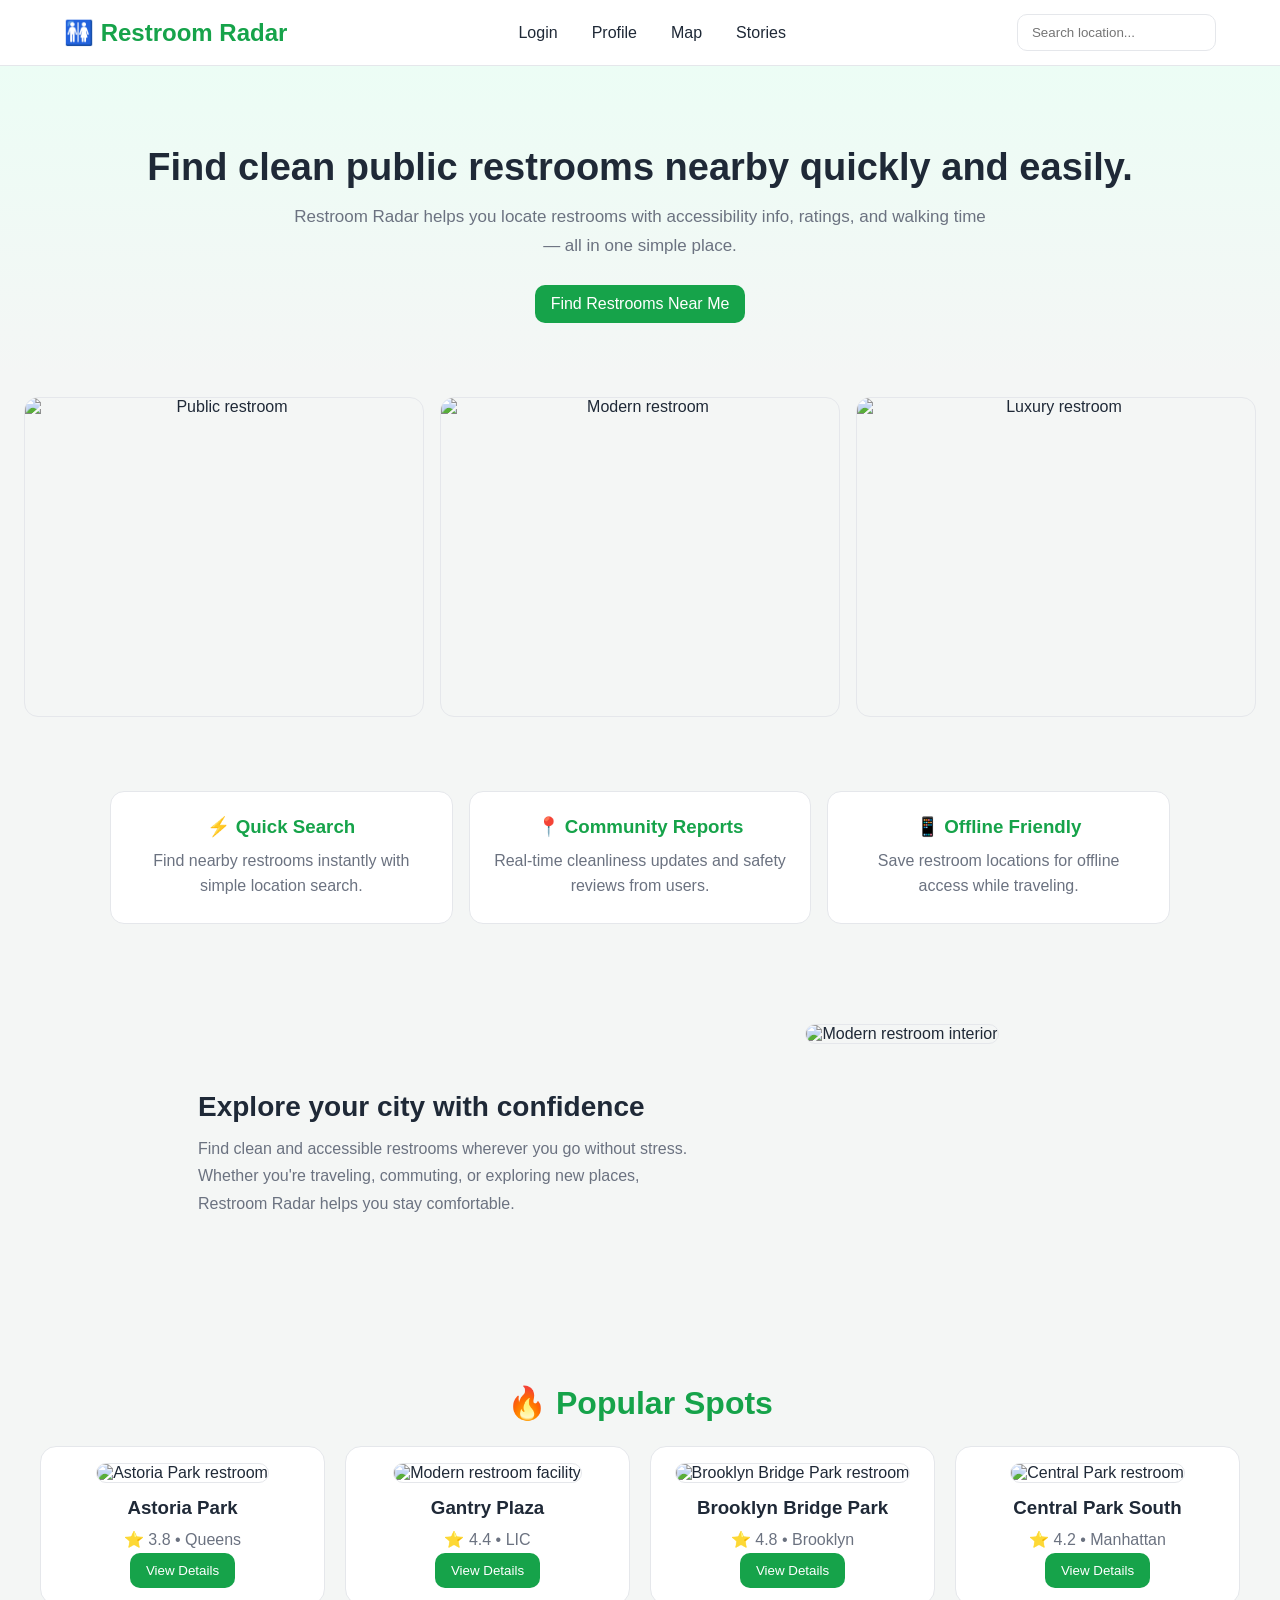
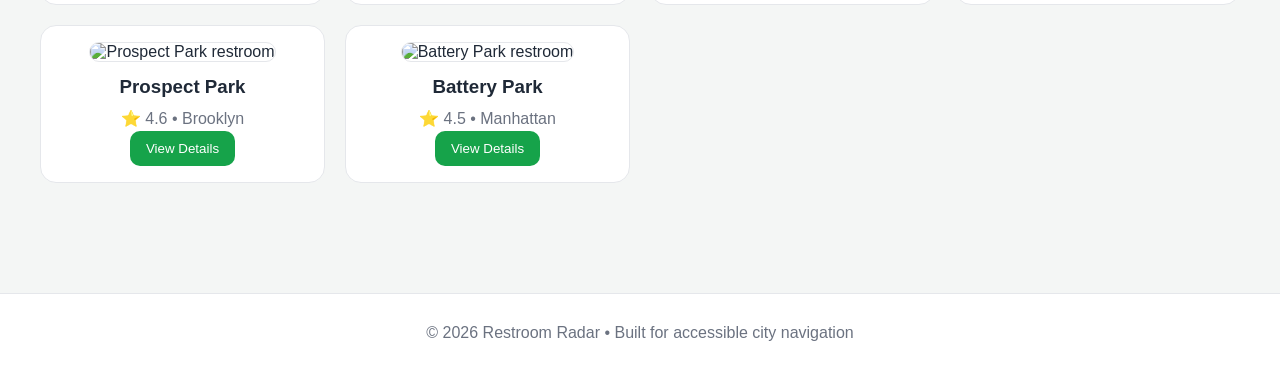
==== commit e3f4769a: "gogogogo" ====
--- a/index.html
+++ b/index.html
@@ -402,176 +402,156 @@
     </div>
   </section>
 
-<section class="cards-wrapper">
-  <h2 class="section-title">🚻 Featured Restrooms in NYC</h2>
-
-  <div class="cards">
-
-    <!-- TIMES SQUARE -->
-    <div class="card">
-      <img
-        loading="lazy"
-        alt="Times Square NYC"
-        src="https://images.unsplash.com/photo-1500916434205-0c77489c6cf7?q=80&w=1200&auto=format&fit=crop"
-      />
-      <h3>Times Square</h3>
-      <p>⭐ 4.3 • Manhattan</p>
-
-      <button class="btn-primary" onclick="toggleDetails('spot1')">
-        View Details
-      </button>
-
-      <div class="details" id="spot1">
+  <!-- POPULAR SPOTS -->
+  <section class="cards-wrapper">
+    <h2 class="section-title">🔥 Popular Spots</h2>
+
+    <div class="cards">
+      <!-- CARD 1 -->
+      <div class="card">
         <img
           loading="lazy"
-          alt="Modern public restroom interior"
+          alt="Astoria Park restroom"
           src="https://images.unsplash.com/photo-1584622650111-993a426fbf0a?q=80&w=1200&auto=format&fit=crop"
         />
-        <p>
-          High-traffic restroom access in Midtown Manhattan near Broadway,
-          subway stations, and major tourist attractions. Best used during off-peak hours.
-        </p>
+        <h3>Astoria Park</h3>
+        <p>⭐ 3.8 • Queens</p>
+        <button class="btn-primary" onclick="toggleDetails('spot1')">View Details</button>
+
+        <div class="details" id="spot1">
+          <img
+            loading="lazy"
+            alt="Public restroom interior"
+            src="https://images.unsplash.com/photo-1620626011761-996317b8d101?q=80&w=1200&auto=format&fit=crop"
+          />
+          <p>
+            Spacious public restroom near the waterfront with wheelchair
+            accessibility and regular maintenance.
+          </p>
+        </div>
       </div>
-    </div>
-
-    <!-- GRAND CENTRAL -->
-    <div class="card">
-      <img
-        loading="lazy"
-        alt="Grand Central Terminal"
-        src="https://images.unsplash.com/photo-1518391846015-55a9cc003b25?q=80&w=1200&auto=format&fit=crop"
-      />
-      <h3>Grand Central Terminal</h3>
-      <p>⭐ 4.6 • Manhattan</p>
-
-      <button class="btn-primary" onclick="toggleDetails('spot2')">
-        View Details
-      </button>
-
-      <div class="details" id="spot2">
+
+      <!-- CARD 2 -->
+      <div class="card">
         <img
           loading="lazy"
-          alt="Clean transit restroom interior"
-          src="https://images.unsplash.com/photo-1524484485831-a92ffc0de03f?q=80&w=1200&auto=format&fit=crop"
+          alt="Modern restroom facility"
+          src="https://images.unsplash.com/photo-1600566752355-35792bedcfea?q=80&w=1200&auto=format&fit=crop"
         />
-        <p>
-          Well-maintained restrooms inside one of NYC’s busiest transit hubs.
-          Easily accessible from main concourse and lower levels.
-        </p>
+        <h3>Gantry Plaza</h3>
+        <p>⭐ 4.4 • LIC</p>
+        <button class="btn-primary" onclick="toggleDetails('spot2')">View Details</button>
+
+        <div class="details" id="spot2">
+          <img
+            loading="lazy"
+            alt="Clean bathroom interior"
+            src="https://images.unsplash.com/photo-1629079447777-1e605162dc8d?q=80&w=1200&auto=format&fit=crop"
+          />
+          <p>
+            Modern restroom with baby changing stations, bright lighting, and
+            nearby waterfront seating.
+          </p>
+        </div>
       </div>
-    </div>
-
-    <!-- CONEY ISLAND -->
-    <div class="card">
-      <img
-        loading="lazy"
-        alt="Coney Island Boardwalk"
-        src="https://images.unsplash.com/photo-1507525428034-b723cf961d3e?q=80&w=1200&auto=format&fit=crop"
-      />
-      <h3>Coney Island Boardwalk</h3>
-      <p>⭐ 4.5 • Brooklyn</p>
-
-      <button class="btn-primary" onclick="toggleDetails('spot3')">
-        View Details
-      </button>
-
-      <div class="details" id="spot3">
+
+      <!-- CARD 3 -->
+      <div class="card">
         <img
           loading="lazy"
-          alt="Public beach restroom interior"
-          src="https://images.unsplash.com/photo-1600566752355-35792bedcfea?q=80&w=1200&auto=format&fit=crop"
+          alt="Brooklyn Bridge Park restroom"
+          src="https://images.unsplash.com/photo-1513694203232-719a280e022f?q=80&w=1200&auto=format&fit=crop"
         />
-        <p>
-          Seasonal beachfront restrooms serving visitors of the boardwalk,
-          amusement parks, and beach area. Expect crowds in summer months.
-        </p>
+        <h3>Brooklyn Bridge Park</h3>
+        <p>⭐ 4.8 • Brooklyn</p>
+        <button class="btn-primary" onclick="toggleDetails('spot3')">View Details</button>
+
+        <div class="details" id="spot3">
+          <img
+            loading="lazy"
+            alt="Luxury public restroom"
+            src="https://images.unsplash.com/photo-1631049307264-da0ec9d70304?q=80&w=1200&auto=format&fit=crop"
+          />
+          <p>
+            One of the cleanest public restroom facilities in NYC with frequent
+            cleaning and park views.
+          </p>
+        </div>
       </div>
-    </div>
-
-    <!-- BROOKLYN BRIDGE PARK -->
-    <div class="card">
-      <img
-        loading="lazy"
-        alt="Brooklyn Bridge Park"
-        src="https://images.unsplash.com/photo-1477959858617-67f85cf4f1df?q=80&w=1200&auto=format&fit=crop"
-      />
-      <h3>Brooklyn Bridge Park</h3>
-      <p>⭐ 4.8 • Brooklyn</p>
-
-      <button class="btn-primary" onclick="toggleDetails('spot4')">
-        View Details
-      </button>
-
-      <div class="details" id="spot4">
+
+      <!-- CARD 4 -->
+      <div class="card">
         <img
           loading="lazy"
-          alt="Modern park restroom interior"
-          src="https://images.unsplash.com/photo-1629079447777-1e605162dc8d?q=80&w=1200&auto=format&fit=crop"
+          alt="Central Park restroom"
+          src="https://images.unsplash.com/photo-1505693416388-ac5ce068fe85?q=80&w=1200&auto=format&fit=crop"
         />
-        <p>
-          One of NYC’s cleanest public restroom facilities with waterfront views,
-          maintained frequently by park services.
-        </p>
+        <h3>Central Park South</h3>
+        <p>⭐ 4.2 • Manhattan</p>
+        <button class="btn-primary" onclick="toggleDetails('spot4')">View Details</button>
+
+        <div class="details" id="spot4">
+          <img
+            loading="lazy"
+            alt="Modern sink and mirror restroom"
+            src="https://images.unsplash.com/photo-1484154218962-a197022b5858?q=80&w=1200&auto=format&fit=crop"
+          />
+          <p>
+            Popular restroom stop near major walking paths and tourist
+            attractions in Manhattan.
+          </p>
+        </div>
       </div>
-    </div>
-
-    <!-- GANTRY PLAZA -->
-    <div class="card">
-      <img
-        loading="lazy"
-        alt="Gantry Plaza State Park"
-        src="https://images.unsplash.com/photo-1514565131-fce0801e5785?q=80&w=1200&auto=format&fit=crop"
-      />
-      <h3>Gantry Plaza State Park</h3>
-      <p>⭐ 4.7 • Queens</p>
-
-      <button class="btn-primary" onclick="toggleDetails('spot5')">
-        View Details
-      </button>
-
-      <div class="details" id="spot5">
+
+      <!-- CARD 5 -->
+      <div class="card">
         <img
           loading="lazy"
-          alt="Clean waterfront restroom interior"
-          src="https://images.unsplash.com/photo-1554995207-c18c203602cb?q=80&w=1200&auto=format&fit=crop"
+          alt="Prospect Park restroom"
+          src="https://images.unsplash.com/photo-1494526585095-c41746248156?q=80&w=1200&auto=format&fit=crop"
         />
-        <p>
-          Modern restroom facilities along the LIC waterfront with scenic views
-          of Manhattan skyline and East River access.
-        </p>
+        <h3>Prospect Park</h3>
+        <p>⭐ 4.6 • Brooklyn</p>
+        <button class="btn-primary" onclick="toggleDetails('spot5')">View Details</button>
+
+        <div class="details" id="spot5">
+          <img
+            loading="lazy"
+            alt="Accessible restroom"
+            src="https://images.unsplash.com/photo-1629079447420-6d0f0b5f9c91?q=80&w=1200&auto=format&fit=crop"
+          />
+          <p>
+            Quiet restroom area with shaded seating nearby and strong
+            accessibility features.
+          </p>
+        </div>
       </div>
-    </div>
-
-    <!-- ASTORIA PARK -->
-    <div class="card">
-      <img
-        loading="lazy"
-        alt="Astoria Park"
-        src="https://images.unsplash.com/photo-1506744038136-46273834b3fb?q=80&w=1200&auto=format&fit=crop"
-      />
-      <h3>Astoria Park</h3>
-      <p>⭐ 4.4 • Queens</p>
-
-      <button class="btn-primary" onclick="toggleDetails('spot6')">
-        View Details
-      </button>
-
-      <div class="details" id="spot6">
+
+      <!-- CARD 6 -->
+      <div class="card">
         <img
           loading="lazy"
-          alt="Park restroom interior"
-          src="https://images.unsplash.com/photo-1595526114035-0d45ed16cfbf?q=80&w=1200&auto=format&fit=crop"
+          alt="Battery Park restroom"
+          src="https://images.unsplash.com/photo-1511818966892-d7d671e672a2?q=80&w=1200&auto=format&fit=crop"
         />
-        <p>
-          Large park restroom near the waterfront with athletic fields nearby
-          and views of the RFK Bridge.
-        </p>
+        <h3>Battery Park</h3>
+        <p>⭐ 4.5 • Manhattan</p>
+        <button class="btn-primary" onclick="toggleDetails('spot6')">View Details</button>
+
+        <div class="details" id="spot6">
+          <img
+            loading="lazy"
+            alt="Family friendly restroom"
+            src="https://images.unsplash.com/photo-1600607687939-ce8a6c25118c?q=80&w=1200&auto=format&fit=crop"
+          />
+          <p>
+            Family friendly restroom facility with nearby ferry access and
+            strong cleanliness ratings.
+          </p>
+        </div>
       </div>
     </div>
-
-  </div>
-</section>
-
+  </section>
 
   <!-- FOOTER -->
   <footer class="footer">
@@ -606,3 +586,5 @@
       }
     });
   </script>
+</body>
+</html>
